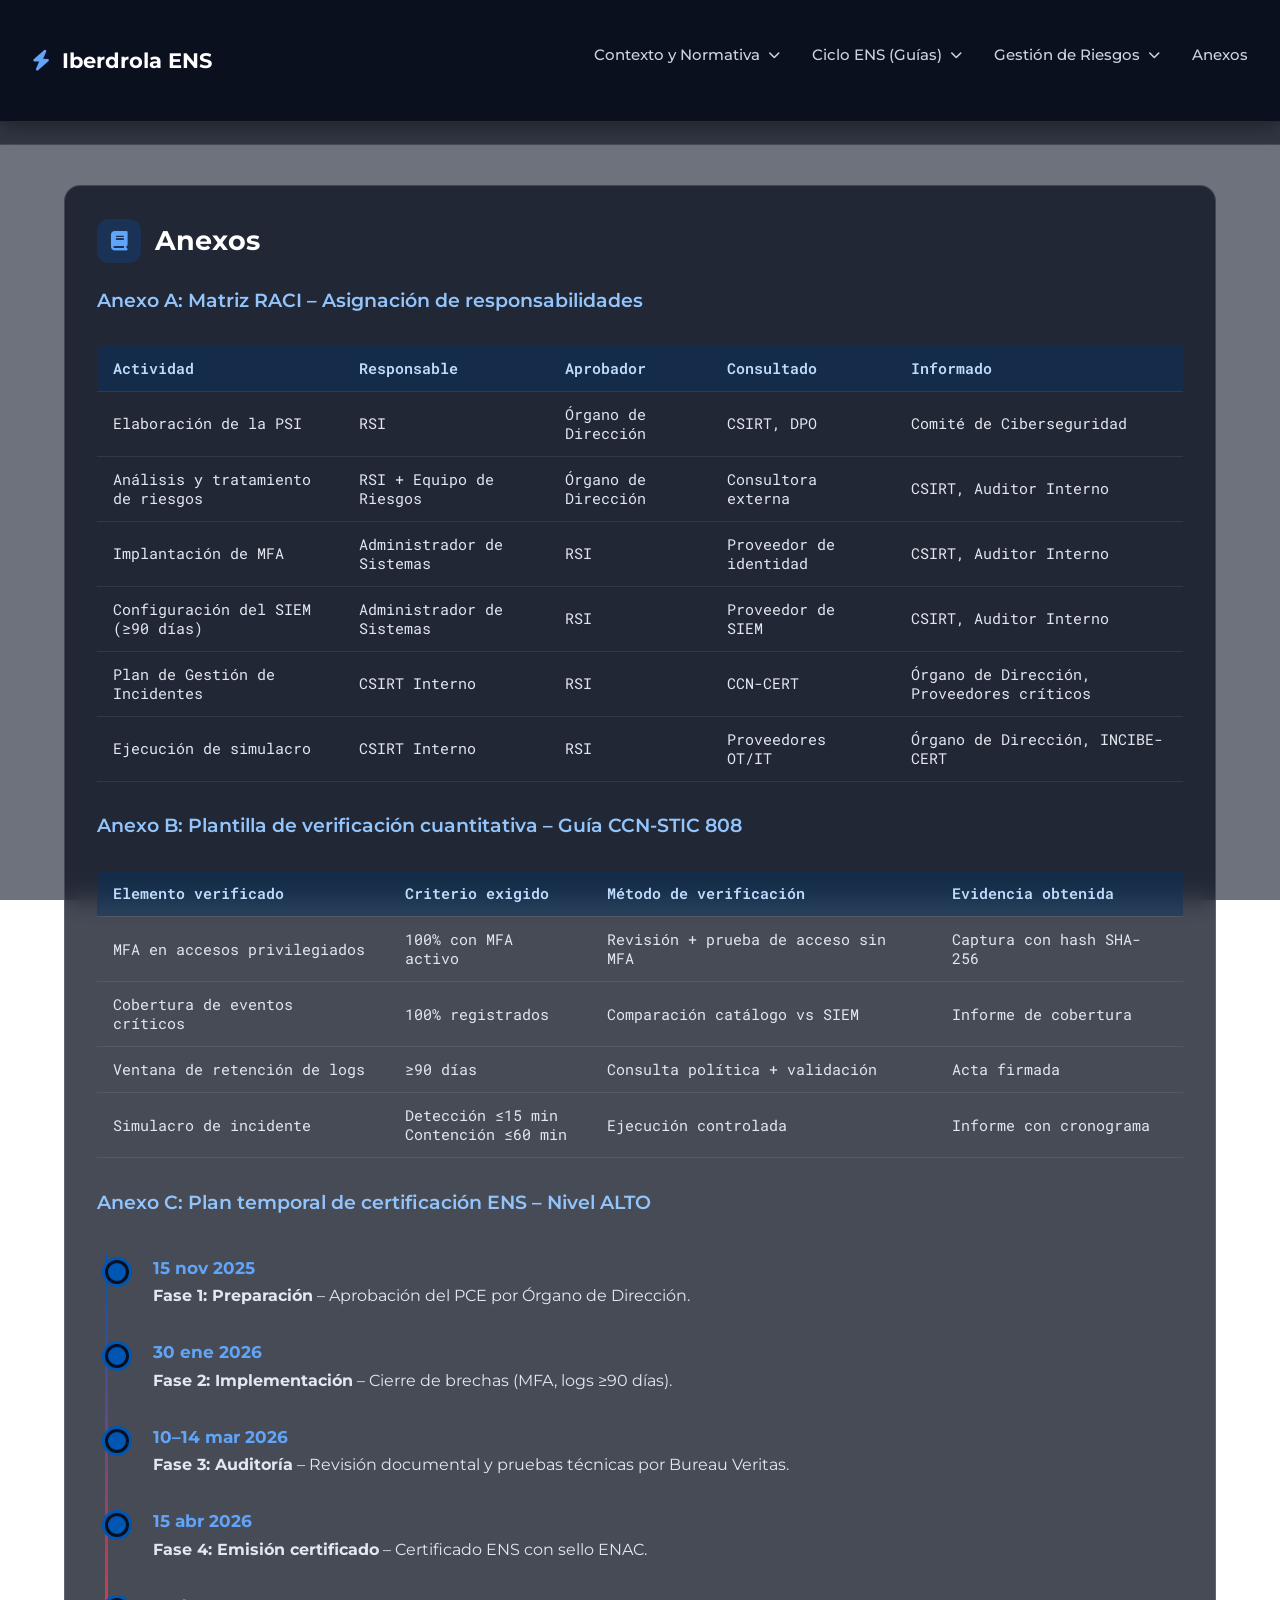
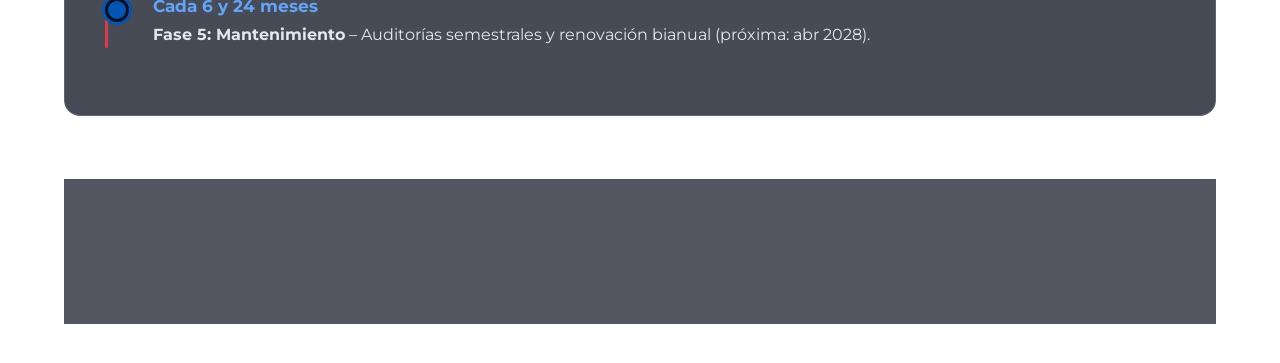
==== anexos.html @ 50c29a62 "Subida de páginas webs" ====
<DOCTYPE html>
<html lang="es">
<head>
  <meta charset="UTF-8" />
  <meta name="viewport" content="width=device-width, initial-scale=1.0"/>
  <title>Iberdrola - Cumplimiento ENS Nivel ALTO</title>
  <link rel="stylesheet" href="https://cdnjs.cloudflare.com/ajax/libs/font-awesome/6.5.0/css/all.min.css"/>
  <!-- Light Trail Effect Canvas -->
  <canvas id="light-canvas"></canvas>
  <link rel="stylesheet" href="styles.css"/>
</head>
<body>

  <!-- Background video -->
  <div class="video-bg">
    <video autoplay muted loop playsinline>
      <source src="https://static.videezy.com/system/resources/previews/000/049/334/original/abstract-beam-light.mp4" type="video/mp4">
      Your browser does not support the video tag.
    </video>
    <div class="video-overlay"></div>
  </div>

  <!-- Reorganized Navigation (Hierarchical) -->
  <nav>
    <a href="index.html" class="logo">
      <i class="fas fa-bolt"></i>
      Iberdrola ENS
    </a>
    
    <ul class="nav-menu">
      
      <!-- Sector 1: Contexto -->
      <li class="nav-item">
        <a href="javascript:void(0)" class="nav-link">
          Contexto y Normativa <i class="fas fa-chevron-down"></i>
        </a>
        <ul class="dropdown-menu">
          <li><a href="contexto_normativa.html#entorno_regulatorio" class="dropdown-link">Entorno Regulatorio</a></li>
          <li><a href="contexto_normativa.html#conducta" class="dropdown-link">Código de Conducta</a></li>
        </ul>
      </li>

      <!-- Sector 2: Ciclo ENS -->
      <li class="nav-item">
        <a href="javascript:void(0)" class="nav-link">
          Ciclo ENS (Guías) <i class="fas fa-chevron-down"></i>
        </a>
        <ul class="dropdown-menu">
          <li><a href="guias_ENS.html#auditoria" class="dropdown-link">Auditoría (802)</a></li>
          <li><a href="guias_ENS.html#implantacion" class="dropdown-link">Implantación (804)</a></li>
          <li><a href="guias_ENS.html#verificacion" class="dropdown-link">Verificación (808)</a></li>
        </ul>
      </li>

      <!-- Sector 3: Riesgos -->
      <li class="nav-item">
        <a href="javascript:void(0)" class="nav-link">
          Gestión de Riesgos <i class="fas fa-chevron-down"></i>
        </a>
        <ul class="dropdown-menu">
          <li><a href="gestion_riesgo.html#terceras-partes" class="dropdown-link">Terceras Partes</a></li>
          <li><a href="gestion_riesgo.html#mapa_riesgos" class="dropdown-link">Mapa de Riesgos</a></li>
        </ul>
      </li>

      <!-- Sector 4: Anexos -->
      <li class="nav-item">
        <a href="anexos.html#anexos" class="nav-link">Anexos</a>
      </li>

    </ul>
  </nav>

  <!-- Scroll to top button -->
  <a href="#inicio" id="back-to-top" title="Volver al inicio">
    <i class="fas fa-arrow-up"></i>
  </a>

  <header id="inicio"></header>

  <div class="container">

    <!-- Anexos -->
    <div class="card" id="anexos">
      <h2><i class="fa-solid fa-book"></i> Anexos</h2>
      
      <h3>Anexo A: Matriz RACI – Asignación de responsabilidades</h3>
      <table>
        <thead>
          <tr>
            <th>Actividad</th>
            <th>Responsable</th>
            <th>Aprobador</th>
            <th>Consultado</th>
            <th>Informado</th>
          </tr>
        </thead>
        <tbody>
          <tr>
            <td>Elaboración de la PSI</td>
            <td>RSI</td>
            <td>Órgano de Dirección</td>
            <td>CSIRT, DPO</td>
            <td>Comité de Ciberseguridad</td>
          </tr>
          <tr>
            <td>Análisis y tratamiento de riesgos</td>
            <td>RSI + Equipo de Riesgos</td>
            <td>Órgano de Dirección</td>
            <td>Consultora externa</td>
            <td>CSIRT, Auditor Interno</td>
          </tr>
          <tr>
            <td>Implantación de MFA</td>
            <td>Administrador de Sistemas</td>
            <td>RSI</td>
            <td>Proveedor de identidad</td>
            <td>CSIRT, Auditor Interno</td>
          </tr>
          <tr>
            <td>Configuración del SIEM (≥90 días)</td>
            <td>Administrador de Sistemas</td>
            <td>RSI</td>
            <td>Proveedor de SIEM</td>
            <td>CSIRT, Auditor Interno</td>
          </tr>
          <tr>
            <td>Plan de Gestión de Incidentes</td>
            <td>CSIRT Interno</td>
            <td>RSI</td>
            <td>CCN-CERT</td>
            <td>Órgano de Dirección, Proveedores críticos</td>
          </tr>
          <tr>
            <td>Ejecución de simulacro</td>
            <td>CSIRT Interno</td>
            <td>RSI</td>
            <td>Proveedores OT/IT</td>
            <td>Órgano de Dirección, INCIBE-CERT</td>
          </tr>
        </tbody>
      </table>

      <h3>Anexo B: Plantilla de verificación cuantitativa – Guía CCN-STIC 808</h3>
      <table>
        <thead>
          <tr>
            <th>Elemento verificado</th>
            <th>Criterio exigido</th>
            <th>Método de verificación</th>
            <th>Evidencia obtenida</th>
          </tr>
        </thead>
        <tbody>
          <tr>
            <td>MFA en accesos privilegiados</td>
            <td>100% con MFA activo</td>
            <td>Revisión + prueba de acceso sin MFA</td>
            <td>Captura con hash SHA-256</td>
          </tr>
          <tr>
            <td>Cobertura de eventos críticos</td>
            <td>100% registrados</td>
            <td>Comparación catálogo vs SIEM</td>
            <td>Informe de cobertura</td>
          </tr>
          <tr>
            <td>Ventana de retención de logs</td>
            <td>≥90 días</td>
            <td>Consulta política + validación</td>
            <td>Acta firmada</td>
          </tr>
          <tr>
            <td>Simulacro de incidente</td>
            <td>Detección ≤15 min<br>Contención ≤60 min</td>
            <td>Ejecución controlada</td>
            <td>Informe con cronograma</td>
          </tr>
        </tbody>
      </table>

      <h3>Anexo C: Plan temporal de certificación ENS – Nivel ALTO</h3>
      <div class="timeline">
        <div class="timeline-item">
          <div class="timeline-date">15 nov 2025</div>
          <div><strong>Fase 1: Preparación</strong> – Aprobación del PCE por Órgano de Dirección.</div>
        </div>
        <div class="timeline-item">
          <div class="timeline-date">30 ene 2026</div>
          <div><strong>Fase 2: Implementación</strong> – Cierre de brechas (MFA, logs ≥90 días).</div>
        </div>
        <div class="timeline-item">
          <div class="timeline-date">10–14 mar 2026</div>
          <div><strong>Fase 3: Auditoría</strong> – Revisión documental y pruebas técnicas por Bureau Veritas.</div>
        </div>
        <div class="timeline-item">
          <div class="timeline-date">15 abr 2026</div>
          <div><strong>Fase 4: Emisión certificado</strong> – Certificado ENS con sello ENAC.</div>
        </div>
        <div class="timeline-item">
          <div class="timeline-date">Cada 6 y 24 meses</div>
          <div><strong>Fase 5: Mantenimiento</strong> – Auditorías semestrales y renovación bianual (próxima: abr 2028).</div>
        </div>
      </div>
    </div>

  <footer>
    <p>© 2025 Iberdrola, S.A. – Cumplimiento con el Esquema Nacional de Seguridad (ENS) y Directiva NIS2</p>
    <p>Documento interno – Uso exclusivo para fines de auditoría y certificación</p>
  </footer>

  <script>
    // Show/hide back-to-top button
    window.addEventListener('scroll', function() {
      const button = document.getElementById('back-to-top');
      if (window.scrollY > 300) {
        button.classList.add('show');
      } else {
        button.classList.remove('show');
      }
    });

    // Smooth scrolling for navigation links
    document.querySelectorAll('a[href^="#"]').forEach(anchor => {
      anchor.addEventListener('click', function (e) {
        e.preventDefault();
        const targetId = this.getAttribute('href');
        const target = document.querySelector(targetId);
        if (target) {
          // Obtener altura del nav (estática en escritorio, pero manejamos ambos casos)
          const nav = document.querySelector('nav');
          const navHeight = nav ? nav.offsetHeight : 0;
          const offsetTop = target.getBoundingClientRect().top + window.pageYOffset;
          const scrollTarget = offsetTop - navHeight - 10; // margen adicional de 10px

          window.scrollTo({
            top: scrollTarget,
            behavior: 'smooth'
          });
        }
      });
    });
  </script>
  <script>
    // Solo activar en dispositivos con ratón (no en móviles/táctiles)
    if (!('ontouchstart' in window)) {
      const canvas = document.getElementById('light-canvas');
      const ctx = canvas.getContext('2d');

      function resizeCanvas() {
        canvas.width = window.innerWidth;
        canvas.height = window.innerHeight;
      }

      window.addEventListener('resize', resizeCanvas);
      resizeCanvas();

      const points = [];
      const maxPoints = 10; // Estela corta
      let idleTimer;

      // Colores que combinan con tu paleta corporativa
      const trailColor = '#60a5fa'; // Azul claro de tu diseño (de los enlaces)
      const glowColor = '#3b82f6';  // Azul más intenso (degradado del título)

      document.addEventListener('mousemove', (e) => {
        const x = e.clientX;
        const y = e.clientY;

        // Reiniciar temporizador: si no hay movimiento en 120ms, limpiar
        clearTimeout(idleTimer);
        idleTimer = setTimeout(() => {
          points.length = 0;
        }, 120);

        points.push({ x, y });
        if (points.length > maxPoints) points.shift();
      });

      function animate() {
        ctx.clearRect(0, 0, canvas.width, canvas.height);

        if (points.length < 2) {
          requestAnimationFrame(animate);
          return;
        }

        // Dibujar estela suave
        ctx.beginPath();
        ctx.moveTo(points[0].x, points[0].y);
        for (let i = 1; i < points.length; i++) {
          ctx.lineTo(points[i].x, points[i].y);
        }

        const gradient = ctx.createLinearGradient(0, 0, canvas.width, canvas.height);
        gradient.addColorStop(0, trailColor);
        gradient.addColorStop(1, glowColor);

        ctx.strokeStyle = gradient;
        ctx.lineWidth = 3;
        ctx.lineCap = 'round';
        ctx.shadowBlur = 10;
        ctx.shadowColor = glowColor;
        ctx.stroke();

        requestAnimationFrame(animate);
      }

      animate();
    }
  </script>
</body>
</html>
---- styles.css ----
@import url('https://fonts.googleapis.com/css2?family=Montserrat:wght@400;500;600;700&family=Roboto+Mono:wght@300;400&display=swap');

    /* === Light Trail Cursor Effect === */
    #light-canvas {
      position: fixed;
      top: 0;
      left: 0;
      width: 100%;
      height: 100%;
      pointer-events: none;
      z-index: 9998;
    }

    :root {
      --primary: #0056b3;
      --secondary: #003366;
      --accent: #e63946;
      --light: #f8f9fa;
      --dark: #0f172a;
      --gray: #94a3b8;
      --card-bg: rgba(10, 15, 30, 0.75);
      --card-border: rgba(255, 255, 255, 0.15);
      --nav-bg: rgba(10, 15, 30, 0.95);
    }

    * {
      margin: 0;
      padding: 0;
      box-sizing: border-box;
    }

    body {
      font-family: 'Montserrat', sans-serif;
      color: #e2e8f0;
      line-height: 1.7;
      overflow-x: hidden;
      position: relative;
    }

    /* Background video container */
    .video-bg {
      position: fixed;
      top: 0;
      left: 0;
      width: 100%;
      height: 100%;
      z-index: -1;
      overflow: hidden;
    }

    .video-bg video {
      min-width: 100%;
      min-height: 100%;
      width: auto;
      height: auto;
      position: absolute;
      top: 50%;
      left: 50%;
      transform: translate(-50%, -50%);
      object-fit: cover;
    }

    /* Overlay for better readability */
    .video-overlay {
      position: absolute;
      top: 0;
      left: 0;
      width: 100%;
      height: 100%;
      background: rgba(12, 20, 39, 0.6);
      backdrop-filter: blur(2px);
    }

    /* === NEW NAVIGATION STYLES === */
    nav {
      position: fixed;
      top: 0;
      left: 0;
      width: 100%;
      background: var(--nav-bg);
      backdrop-filter: blur(12px);
      padding: 0.8rem 2rem;
      display: flex;
      justify-content: space-between;
      align-items: center;
      z-index: 9999;
      border-bottom: 1px solid rgba(255,255,255,0.1);
      box-shadow: 0 4px 20px rgba(0,0,0,0.4);
    }

    .logo {
      display: flex;
      align-items: center;
      gap: 12px;
      font-size: 1.3rem;
      font-weight: 700;
      color: white;
      text-decoration: none;
      z-index: 100;
    }

    .logo i {
      color: #60a5fa;
    }

    /* Menu Container */
    .nav-menu {
      display: flex;
      list-style: none;
      gap: 2rem;
      align-items: center;
    }

    /* Main Menu Items */
    .nav-item {
      position: relative;
    }

    .nav-link {
      color: #cbd5e1;
      text-decoration: none;
      font-weight: 500;
      font-size: 0.95rem;
      transition: color 0.3s ease;
      display: flex;
      align-items: center;
      gap: 8px;
      padding: 10px 0;
      cursor: pointer;
    }

    .nav-link:hover, .nav-item:hover .nav-link {
      color: #60a5fa;
    }

    .nav-link i {
      font-size: 0.75rem;
      transition: transform 0.3s ease;
    }

    .nav-item:hover .nav-link i {
      transform: rotate(180deg);
    }

    /* Dropdown Menu */
    .dropdown-menu {
      position: absolute;
      top: 100%;
      left: 50%;
      transform: translateX(-50%); /* ✅ Sin translateY */
      margin-top: 4px; /* ✅ Pequeño espacio visual, pero sin "hueco" */
      background: rgba(15, 23, 42, 0.95);
      border: 1px solid rgba(255,255,255,0.1);
      border-radius: 8px;
      padding: 10px;
      min-width: 240px;
      box-shadow: 0 10px 30px rgba(0,0,0,0.5);
      opacity: 0;
      visibility: hidden;
      transition: all 0.3s cubic-bezier(0.165, 0.84, 0.44, 1);
      backdrop-filter: blur(15px);
      list-style: none;
    }

    /* Triangle indicator for dropdown */
    .dropdown-menu::before {
      content: '';
      position: absolute;
      top: -6px;
      left: 50%;
      transform: translateX(-50%);
      width: 0; 
      height: 0; 
      border-left: 6px solid transparent;
      border-right: 6px solid transparent;
      border-bottom: 6px solid rgba(255,255,255,0.1);
    }

    /* Show Dropdown on Hover */
    .nav-item:hover .dropdown-menu {
      opacity: 1;
      visibility: visible;
      transform: translateX(-50%) translateY(0);
    }

    /* Dropdown Links */
    .dropdown-menu li {
      margin-bottom: 0;
    }

    .dropdown-link {
      display: block;
      padding: 10px 15px;
      color: #cbd5e1;
      text-decoration: none;
      font-size: 0.9rem;
      border-radius: 6px;
      transition: background 0.2s, color 0.2s;
    }

    .dropdown-link:hover {
      background: rgba(96, 165, 250, 0.15);
      color: #ffffff;
      padding-left: 20px; /* Slight movement effect */
    }

    /* === EXISTING STYLES === */
    /* Scroll-to-top button */
    #back-to-top {
      position: fixed;
      bottom: 2rem;
      right: 2rem;
      width: 48px;
      height: 48px;
      background: var(--primary);
      color: white;
      border-radius: 50%;
      display: flex;
      align-items: center;
      justify-content: center;
      text-decoration: none;
      box-shadow: 0 4px 12px rgba(0, 0, 0, 0.3);
      z-index: 999;
      opacity: 0;
      visibility: hidden;
      transition: all 0.3s ease;
    }

    #back-to-top.show {
      opacity: 1;
      visibility: visible;
    }

    #back-to-top:hover {
      background: #1d4ed8;
      transform: translateY(-2px);
    }

    header {
      text-align: center;
      padding: 6rem 1.5rem 3rem; /* Increased top padding for fixed nav */
      position: relative;
      z-index: 2;
      background: rgba(10, 15, 30, 0.6);
      backdrop-filter: blur(10px);
      border-bottom: 1px solid rgba(255,255,255,0.1);
    }

    .hero-image {
      max-width: 800px;
      margin: 0 auto 2rem;
      border-radius: 16px;
      overflow: hidden;
      box-shadow: 0 10px 30px rgba(0, 0, 0, 0.4);
      border: 1px solid rgba(255,255,255,0.1);
    }

    .hero-image img {
      width: 100%;
      height: auto;
      display: block;
    }

    header h1 {
      font-size: 2.8rem;
      margin-bottom: 1rem;
      background: linear-gradient(90deg, #60a5fa, #3b82f6, #1d4ed8);
      -webkit-background-clip: text;
      background-clip: text;
      color: transparent;
      font-weight: 700;
      letter-spacing: -0.5px;
    }

    header p {
      font-size: 1.2rem;
      max-width: 800px;
      margin: 0 auto;
      color: #cbd5e1;
      font-weight: 400;
    }

    .container {
      max-width: 1200px;
      margin: 2.5rem auto;
      padding: 0 1.5rem;
      position: relative;
      z-index: 2;
    }

    .card {
      background: var(--card-bg);
      border: 1px solid var(--card-border);
      border-radius: 16px;
      padding: 2rem;
      margin-bottom: 2.2rem;
      backdrop-filter: blur(12px);
      transition: all 0.4s cubic-bezier(0.175, 0.885, 0.32, 1.275);
      position: relative;
      overflow: hidden;
      scroll-margin-top: 100px; /* Fix for anchor jumps */
    }

    .card::before {
      content: '';
      position: absolute;
      top: 0;
      left: 0;
      width: 4px;
      height: 100%;
      background: linear-gradient(to bottom, var(--primary), var(--accent));
      opacity: 0;
      transition: opacity 0.4s ease;
    }

    .card:hover {
      transform: translateY(-8px);
      box-shadow: 0 12px 30px rgba(0, 0, 0, 0.3);
      border-color: rgba(255, 255, 255, 0.25);
    }

    .card:hover::before {
      opacity: 1;
    }

    .card h2 {
      font-size: 1.7rem;
      margin-bottom: 1.3rem;
      display: flex;
      align-items: center;
      gap: 14px;
      color: white;
    }

    .card h2 i {
      background: rgba(0, 86, 179, 0.25);
      width: 44px;
      height: 44px;
      border-radius: 12px;
      display: flex;
      align-items: center;
      justify-content: center;
      color: #60a5fa;
      font-size: 1.2rem;
    }

    .card h3 {
      margin: 1.3rem 0 0.9rem;
      color: #93c5fd;
      font-weight: 600;
    }

    ul, ol {
      padding-left: 1.8rem;
      margin: 1.2rem 0;
    }

    li {
      margin-bottom: 0.7rem;
      color: #cbd5e1;
    }

    table {
      width: 100%;
      border-collapse: collapse;
      margin: 1.8rem 0;
      font-family: 'Roboto Mono', monospace;
      font-size: 0.92rem;
    }

    th, td {
      padding: 13px 16px;
      text-align: left;
      border-bottom: 1px solid rgba(255,255,255,0.08);
    }

    th {
      background: rgba(0, 51, 102, 0.4);
      color: #bfdbfe;
      font-weight: 600;
      position: sticky;
      top: 0;
    }

    tr:hover {
      background: rgba(0, 86, 179, 0.1);
    }

    .timeline {
      position: relative;
      padding-left: 40px;
      margin: 2.2rem 0;
    }

    .timeline::before {
      content: '';
      position: absolute;
      left: 8px;
      top: 0;
      height: 100%;
      width: 3px;
      background: linear-gradient(to bottom, var(--primary), var(--accent));
      border-radius: 3px;
    }

    .timeline-item {
      position: relative;
      margin-bottom: 1.8rem;
      padding-left: 16px;
    }

    .timeline-item::before {
      content: '';
      position: absolute;
      left: -32px;
      top: 6px;
      width: 18px;
      height: 18px;
      border-radius: 50%;
      background: var(--primary);
      border: 3px solid #0a0f1e;
      box-shadow: 0 0 0 3px var(--primary);
    }

    .timeline-date {
      font-weight: 700;
      color: #60a5fa;
      font-size: 1.05rem;
    }

    footer {
      text-align: center;
      padding: 2.5rem 1.5rem 3rem;
      background: rgba(10, 15, 30, 0.7);
      color: #94a3b8;
      margin-top: 4rem;
      border-top: 1px solid rgba(255,255,255,0.08);
      position: relative;
      z-index: 2;
    }

    .intro-text {
      font-size: 1.15rem;
      color: #cbd5e1;
      margin-bottom: 2.5rem;
      border-left: 3px solid #60a5fa;
      padding-left: 1.5rem;
    }

    /* Animations */
    @keyframes fadeInUp {
      from {
        opacity: 0;
        transform: translateY(30px);
      }
      to {
        opacity: 1;
        transform: translateY(0);
      }
    }

    .card {
      animation: fadeInUp 0.8s ease forwards;
      opacity: 0;
    }

    .card:nth-child(1) { animation-delay: 0.1s; }
    .card:nth-child(2) { animation-delay: 0.2s; }
    .card:nth-child(3) { animation-delay: 0.3s; }
    .card:nth-child(4) { animation-delay: 0.4s; }
    .card:nth-child(5) { animation-delay: 0.5s; }
    .card:nth-child(6) { animation-delay: 0.6s; }
    .card:nth-child(7) { animation-delay: 0.7s; }
    .card:nth-child(8) { animation-delay: 0.8s; }
    .card:nth-child(9) { animation-delay: 0.9s; }

    /* PDF Preview Styles */
    .pdf-preview {
      position: relative;
      display: block;
      width: 100%;
      max-width: 800px;
      margin: 1.5rem auto;
      border-radius: 12px;
      overflow: hidden;
      box-shadow: 0 6px 20px rgba(0, 0, 0, 0.3);
    }

    .pdf-preview:hover img {
      filter: blur(3px) brightness(0.7);
    }

    .pdf-preview:hover .pdf-overlay {
      opacity: 1;
      pointer-events: auto;
      z-index: 10;
    }

    .pdf-overlay {
      position: absolute;
      top: 0;
      left: 0;
      width: 100%;
      height: 100%;
      background: rgba(10, 15, 30, 0.85);
      display: flex;
      align-items: center;
      justify-content: center;
      opacity: 0;
      transition: opacity 0.3s ease;
      pointer-events: none;
      z-index: 10;
    }

    .pdf-button {
      background: var(--primary);
      color: white;
      padding: 12px 28px;
      border: none;
      border-radius: 8px;
      font-weight: 600;
      font-family: 'Montserrat', sans-serif;
      cursor: pointer;
      display: inline-flex;
      align-items: center;
      gap: 8px;
      box-shadow: 0 4px 12px rgba(0, 86, 179, 0.4);
      transition: background 0.2s ease, transform 0.2s ease;
      z-index: 20;
    }

    .pdf-button:hover {
      background: #1d4ed8;
      transform: scale(1.03);
    }

    /* Badges */
    .badge {
      display: inline-block;
      padding: 4px 8px;
      border-radius: 20px;
      font-weight: bold;
      font-size: 0.9em;
      color: #fff;
      text-align: center;
      white-space: nowrap;
      border: 2px solid transparent;
    }

    .badge-low { border-color: #4CAF50; color: #4CAF50; background: rgba(76, 175, 80, 0.1); }
    .badge-medium { border-color: #DED80B; color: #DED80B; background: rgba(222, 216, 11, 0.1); }
    .badge-high { border-color: #F78207; color: #F78207; background: rgba(247, 130, 7, 0.1); }
    .badge-very-high { border-color: #B01010; color: #ff6b6b; background: rgba(176, 16, 16, 0.1); }

    /* Responsive Design */
    @media (max-width: 900px) {
        nav {
            flex-direction: column;
            align-items: flex-start;
            padding: 1rem;
            max-height: 100vh;
            overflow-y: auto;
        }

        .nav-menu {
            flex-direction: column;
            width: 100%;
            gap: 0;
            margin-top: 1rem;
            align-items: flex-start;
        }

        .nav-item {
            width: 100%;
            border-bottom: 1px solid rgba(255,255,255,0.05);
        }

        .nav-link {
            justify-content: space-between;
            padding: 15px 0;
            width: 100%;
        }

        .dropdown-menu {
            position: relative;
            top: 0;
            left: 0;
            transform: none;
            width: 100%;
            opacity: 1;
            visibility: visible;
            background: rgba(255,255,255,0.03);
            box-shadow: none;
            padding: 0 0 10px 0;
            display: none; /* Hide by default on mobile */
            border: none;
        }
        
        /* On mobile, we use a simple hover or focus simulation for expanding */
        .nav-item:hover .dropdown-menu {
            display: block;
            transform: none;
        }

        .dropdown-link {
            padding-left: 25px;
            font-size: 0.85rem;
        }
        
        .dropdown-menu::before {
            display: none;
        }
    }
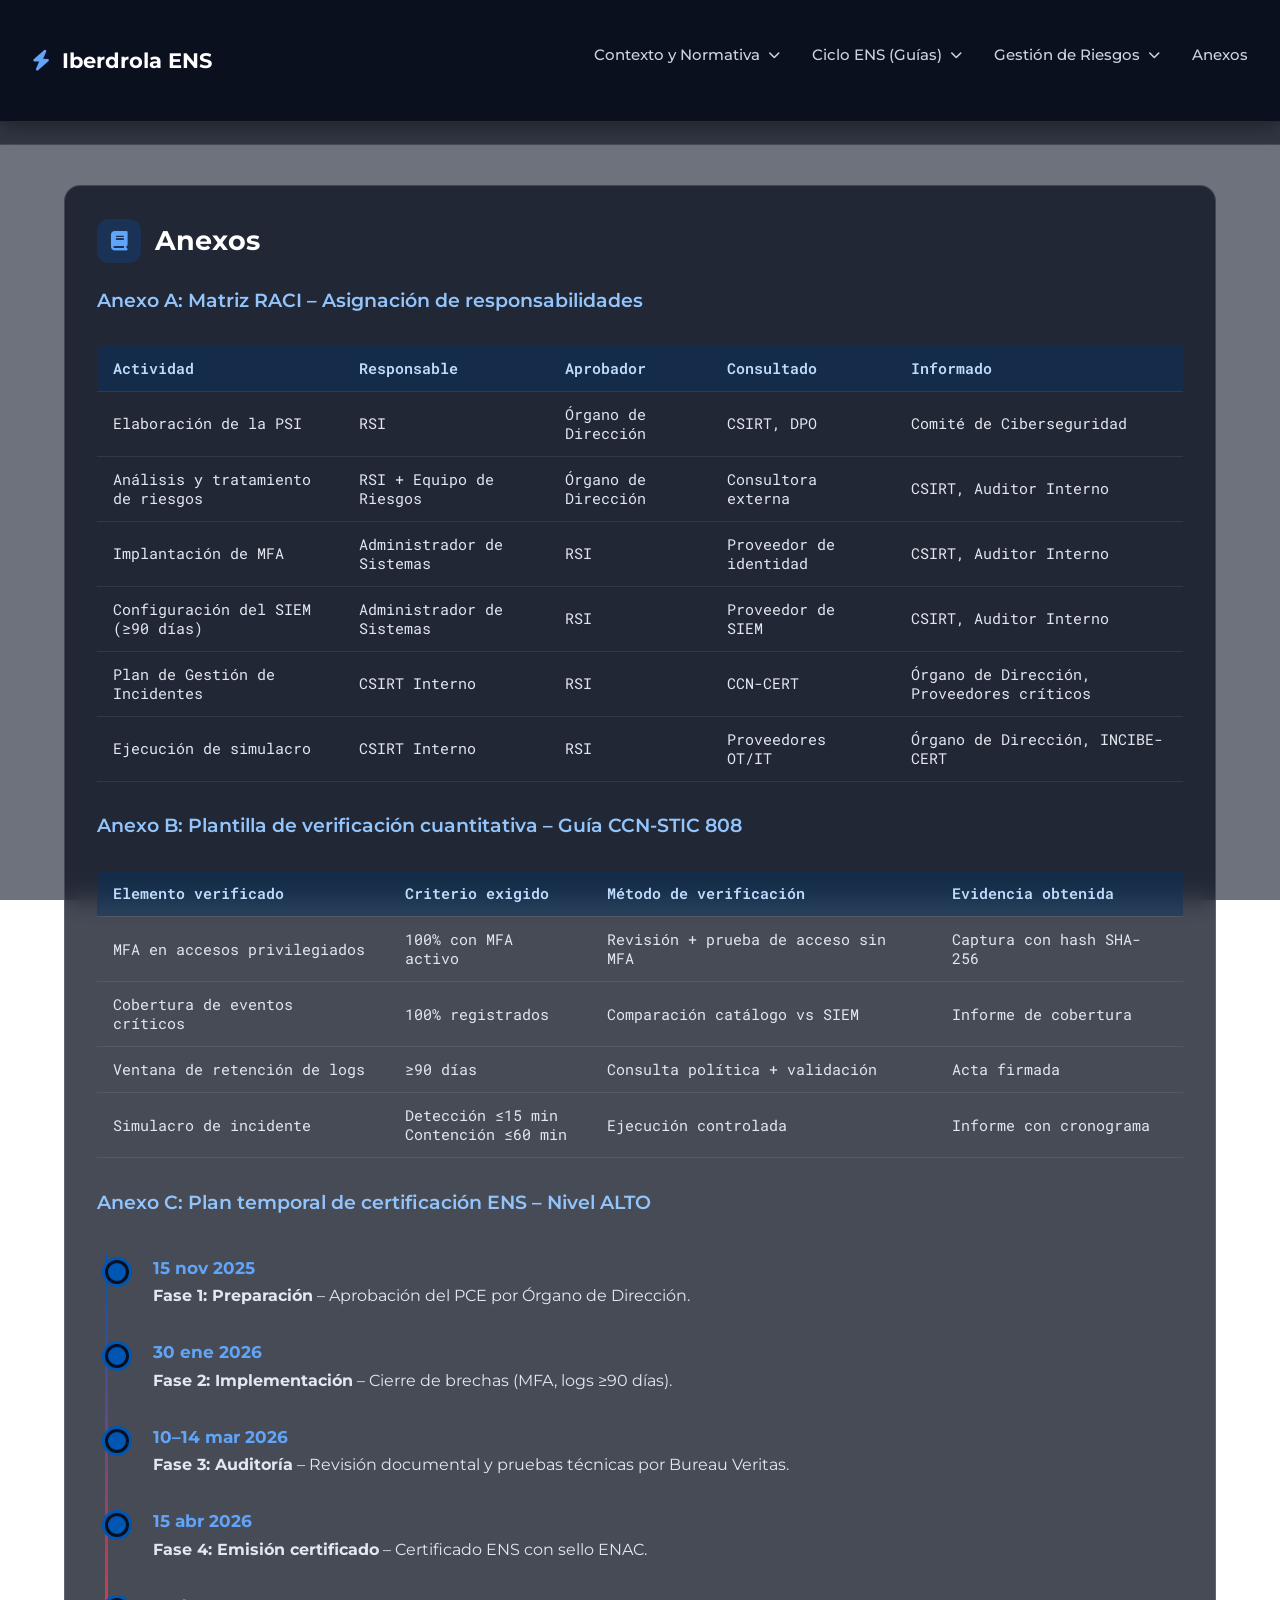
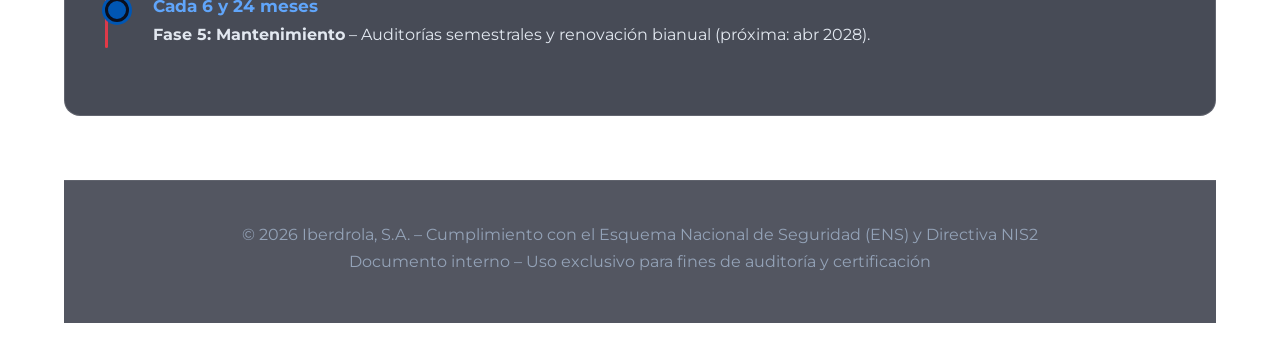
==== commit 31b45a6b: "Modificación copyright y README" ====
--- a/anexos.html
+++ b/anexos.html
@@ -205,7 +205,7 @@
     </div>
 
   <footer>
-    <p>© 2025 Iberdrola, S.A. – Cumplimiento con el Esquema Nacional de Seguridad (ENS) y Directiva NIS2</p>
+    <p>© 2026 Iberdrola, S.A. – Cumplimiento con el Esquema Nacional de Seguridad (ENS) y Directiva NIS2</p>
     <p>Documento interno – Uso exclusivo para fines de auditoría y certificación</p>
   </footer>
 
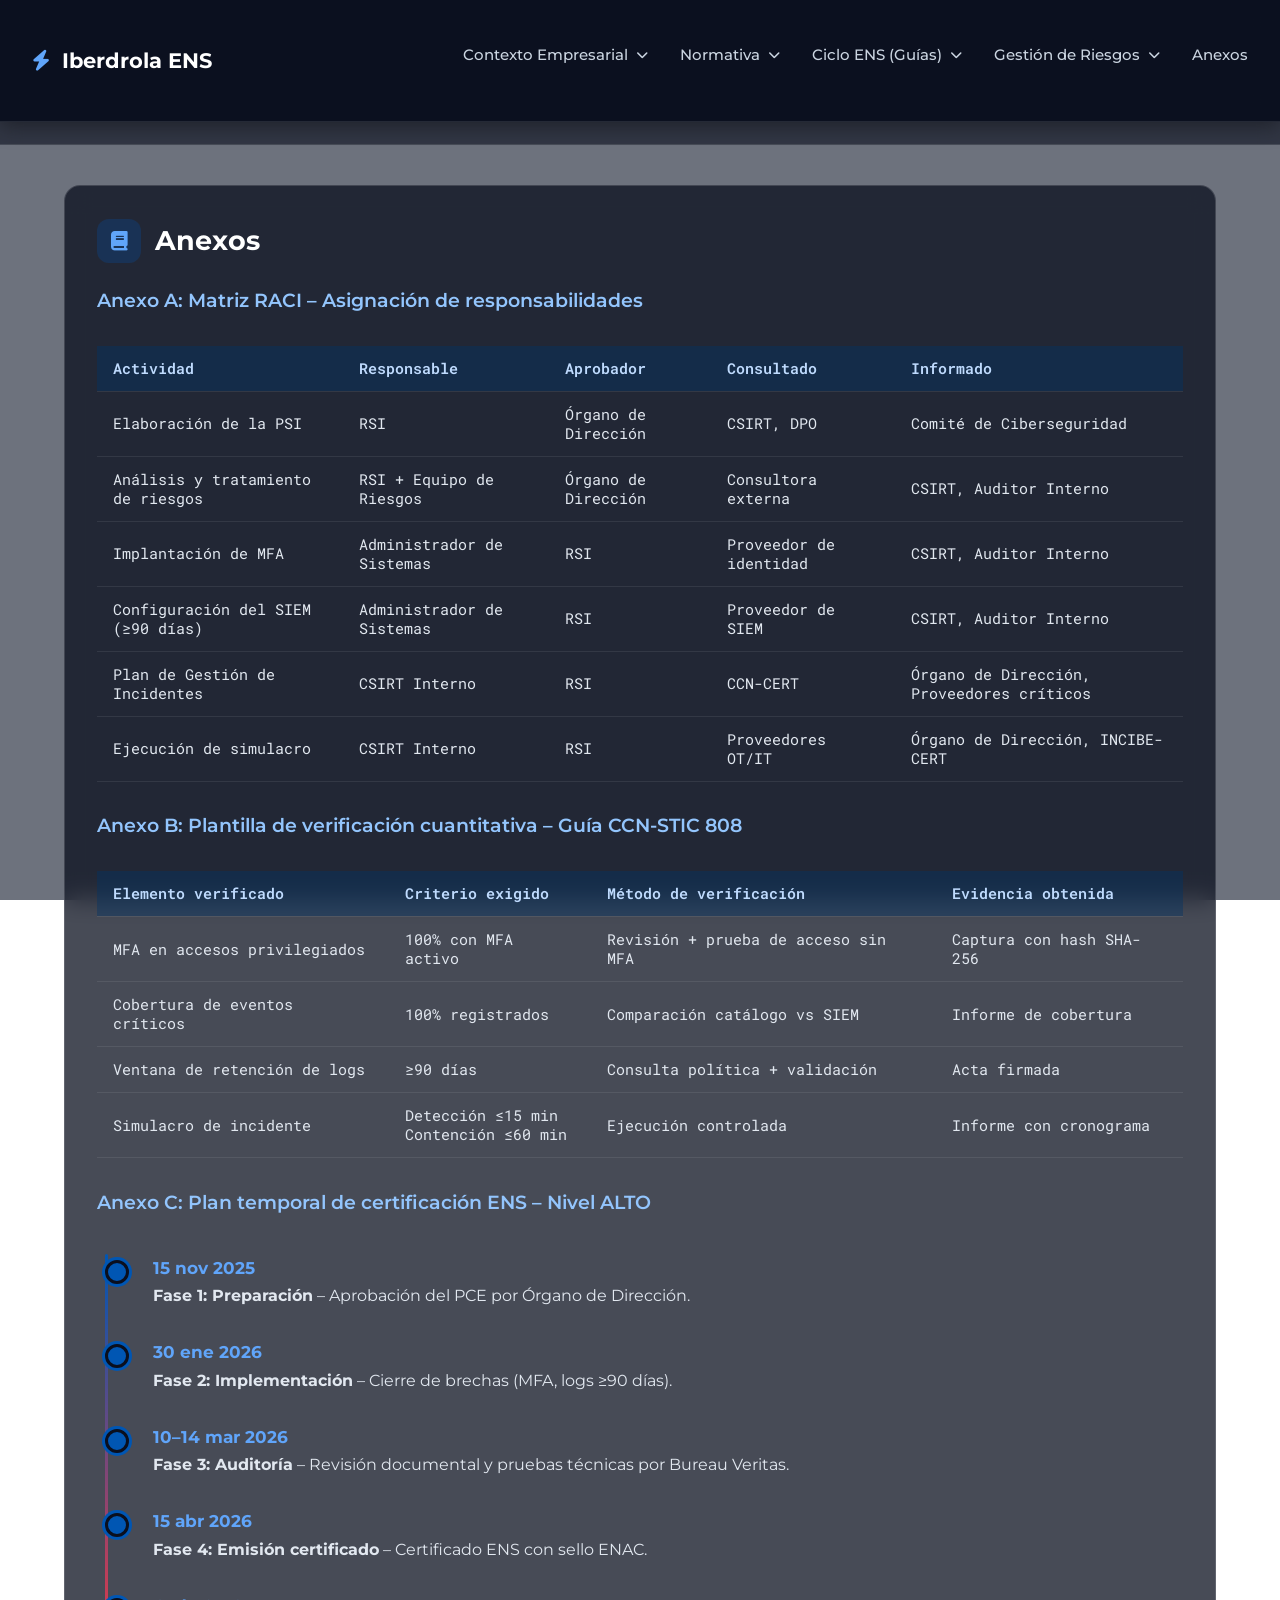
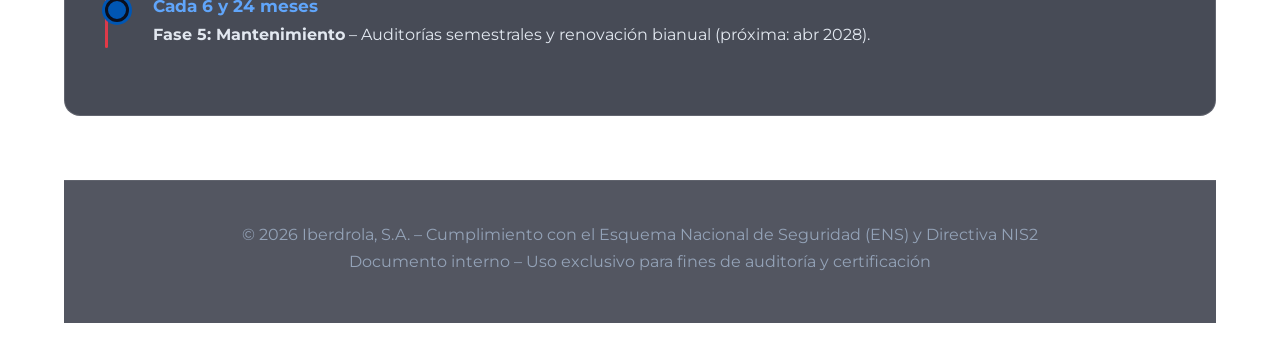
==== commit 32145adf: "Contenidos,nav y css - Nueva página de Contexto Empresarial. - Cambios en los menús de navegación - " ====
--- a/anexos.html
+++ b/anexos.html
@@ -28,19 +28,32 @@
     </a>
     
     <ul class="nav-menu">
-      
-      <!-- Sector 1: Contexto -->
+
+    <!-- Sector 1: Contexto Empresarial -->
+    <li class="nav-item">
+      <a href="javascript:void(0)" class="nav-link">
+        Contexto Empresarial <i class="fas fa-chevron-down"></i>
+      </a>
+      <ul class="dropdown-menu">
+        <li><a href="contexto_empresa.html#empresa" class="dropdown-link">Perfil Corporativo</a></li>
+        <li><a href="contexto_empresa.html#estructura-organizativa" class="dropdown-link">Estructura Organizativa</a></li>
+        <li><a href="contexto_empresa.html#jerarquia-roles" class="dropdown-link">Jerarquía y Roles</a></li>
+        <li><a href="contexto_empresa.html#cualificacion" class="dropdown-link">Cualificación</a></li>
+      </ul>
+    </li>
+ 
+      <!-- Sector 2: Normativa -->
       <li class="nav-item">
         <a href="javascript:void(0)" class="nav-link">
-          Contexto y Normativa <i class="fas fa-chevron-down"></i>
+          Normativa <i class="fas fa-chevron-down"></i>
         </a>
         <ul class="dropdown-menu">
-          <li><a href="contexto_normativa.html#entorno_regulatorio" class="dropdown-link">Entorno Regulatorio</a></li>
-          <li><a href="contexto_normativa.html#conducta" class="dropdown-link">Código de Conducta</a></li>
+          <li><a href="normativa.html#entorno_regulatorio" class="dropdown-link">Entorno Regulatorio</a></li>
+          <li><a href="normativa.html#conducta" class="dropdown-link">Código de Conducta</a></li>
         </ul>
       </li>
 
-      <!-- Sector 2: Ciclo ENS -->
+      <!-- Sector 3: Ciclo ENS -->
       <li class="nav-item">
         <a href="javascript:void(0)" class="nav-link">
           Ciclo ENS (Guías) <i class="fas fa-chevron-down"></i>
@@ -52,7 +65,7 @@
         </ul>
       </li>
 
-      <!-- Sector 3: Riesgos -->
+      <!-- Sector 4: Riesgos -->
       <li class="nav-item">
         <a href="javascript:void(0)" class="nav-link">
           Gestión de Riesgos <i class="fas fa-chevron-down"></i>
@@ -60,10 +73,11 @@
         <ul class="dropdown-menu">
           <li><a href="gestion_riesgo.html#terceras-partes" class="dropdown-link">Terceras Partes</a></li>
           <li><a href="gestion_riesgo.html#mapa_riesgos" class="dropdown-link">Mapa de Riesgos</a></li>
+          <li><a href="gestion_riesgo.html#mapa_riesgos_io" class="dropdown-link">Mapa de Riesgos - IO</a></li>
         </ul>
       </li>
 
-      <!-- Sector 4: Anexos -->
+      <!-- Sector 5: Anexos -->
       <li class="nav-item">
         <a href="anexos.html#anexos" class="nav-link">Anexos</a>
       </li>
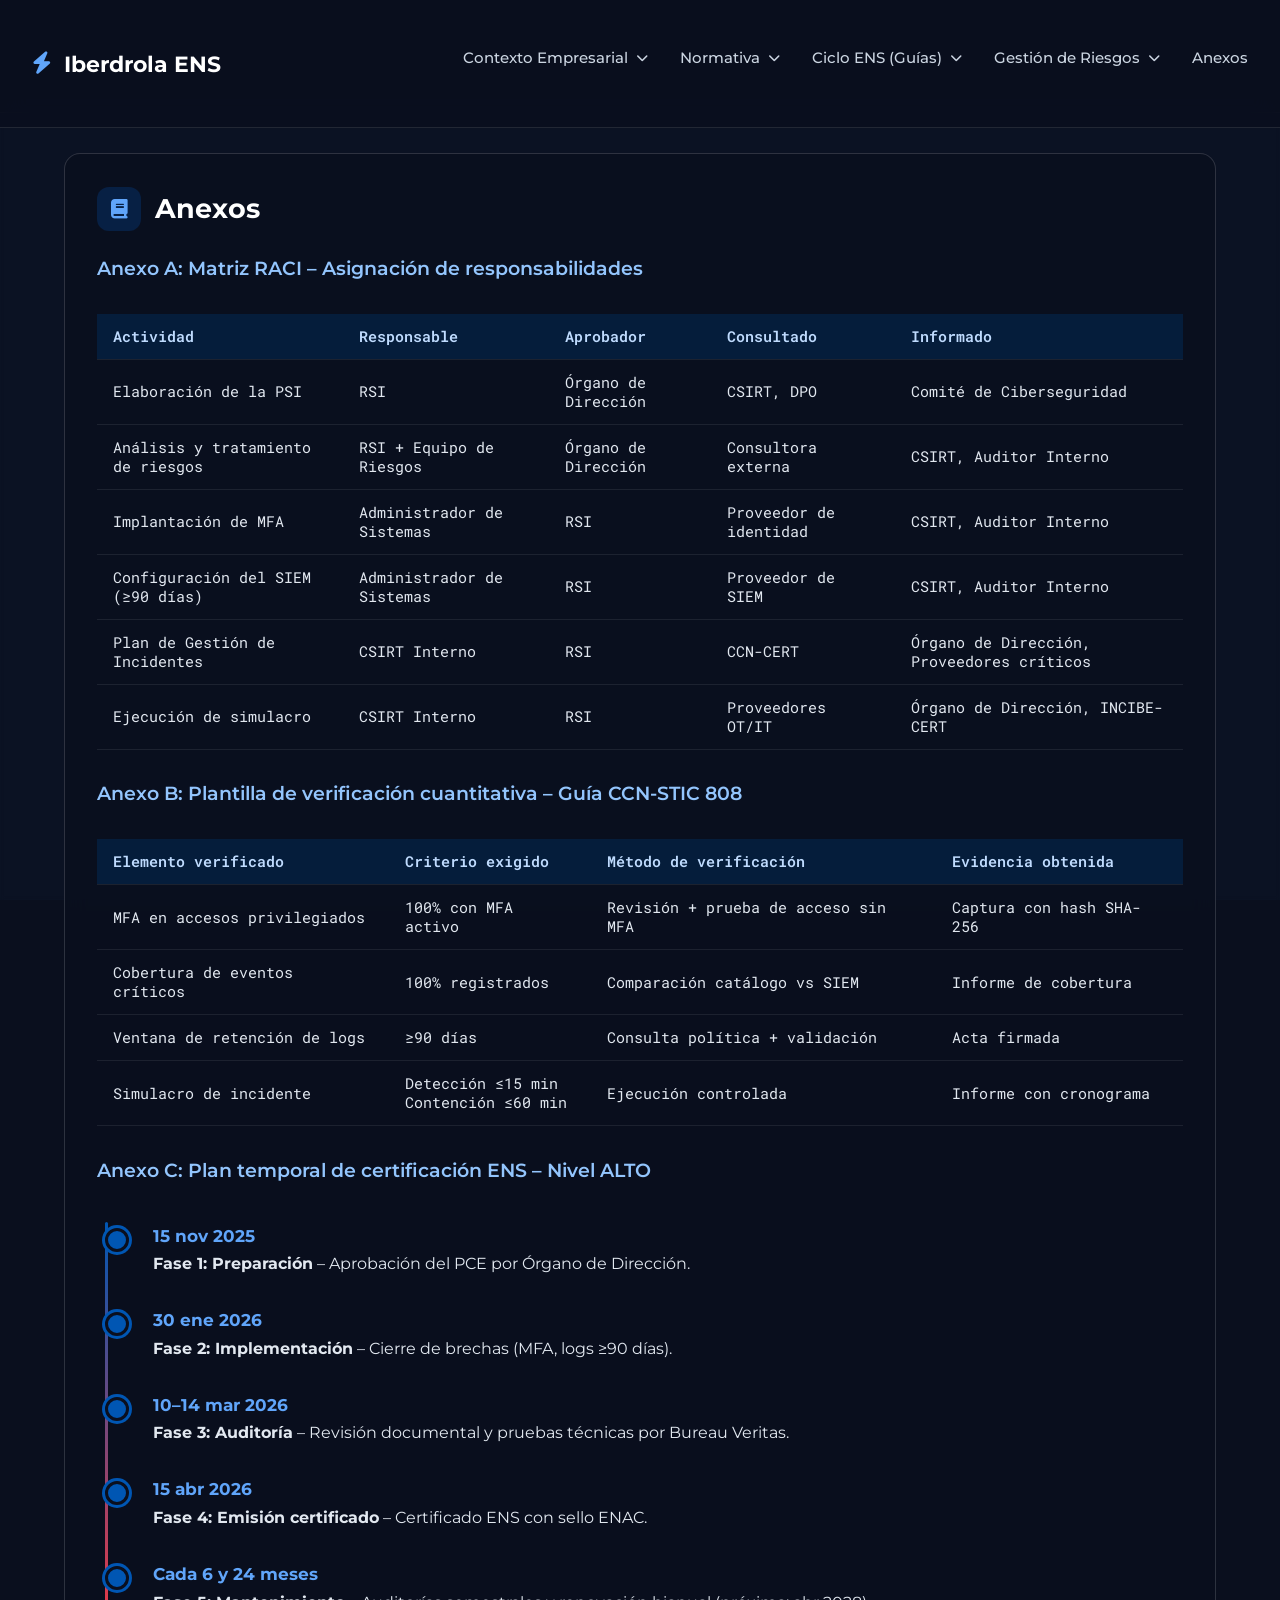
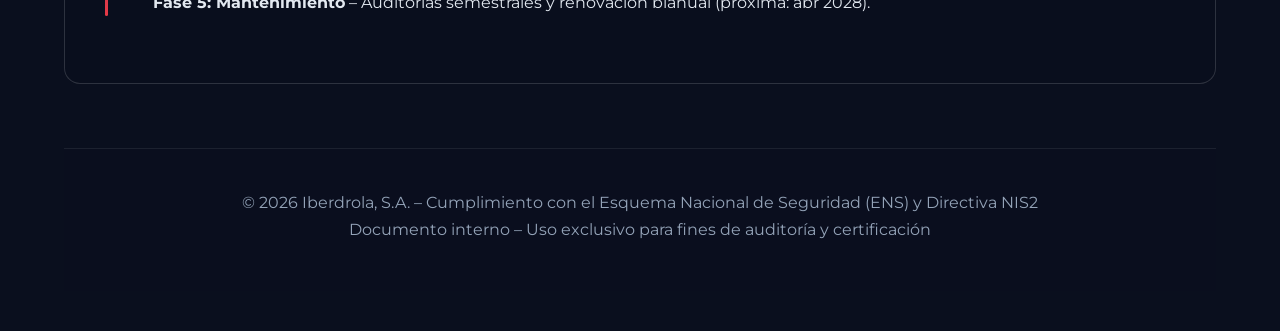
==== commit 25ce3afb: "Contenido Anticorrupción" ====
--- a/anexos.html
+++ b/anexos.html
@@ -74,6 +74,7 @@
           <li><a href="gestion_riesgo.html#terceras-partes" class="dropdown-link">Terceras Partes</a></li>
           <li><a href="gestion_riesgo.html#mapa_riesgos" class="dropdown-link">Mapa de Riesgos</a></li>
           <li><a href="gestion_riesgo.html#mapa_riesgos_io" class="dropdown-link">Mapa de Riesgos - IO</a></li>
+          <li><a href="gestion_riesgo.html#medidas_anticorrupcion" class="dropdown-link">Anticorrupción</a></li>
         </ul>
       </li>
 
--- a/styles.css
+++ b/styles.css
@@ -1,107 +1,77 @@
-    @import url('https://fonts.googleapis.com/css2?family=Montserrat:wght@400;500;600;700&family=Roboto+Mono:wght@300;400&display=swap');
-
-    /* === Light Trail Cursor Effect === */
-    #light-canvas {
-      position: fixed;
-      top: 0;
-      left: 0;
-      width: 100%;
-      height: 100%;
-      pointer-events: none;
-      z-index: 9998;
-    }
-
-    :root {
-      --primary: #0056b3;
-      --secondary: #003366;
-      --accent: #e63946;
-      --light: #f8f9fa;
-      --dark: #0f172a;
-      --gray: #94a3b8;
-      --card-bg: rgba(10, 15, 30, 0.75);
-      --card-border: rgba(255, 255, 255, 0.15);
-      --nav-bg: rgba(10, 15, 30, 0.95);
-    }
-
-    * {
-      margin: 0;
-      padding: 0;
-      box-sizing: border-box;
-    }
-
-    body {
-      font-family: 'Montserrat', sans-serif;
-      color: #e2e8f0;
-      line-height: 1.7;
-      overflow-x: hidden;
-      position: relative;
-    }
-
-    /* Background video container */
-    .video-bg {
-      position: fixed;
-      top: 0;
-      left: 0;
-      width: 100%;
-      height: 100%;
-      z-index: -1;
-      overflow: hidden;
-    }
-
-    .video-bg video {
-      min-width: 100%;
-      min-height: 100%;
-      width: auto;
-      height: auto;
-      position: absolute;
-      top: 50%;
-      left: 50%;
-      transform: translate(-50%, -50%);
-      object-fit: cover;
-    }
-
-    /* Overlay for better readability */
-    .video-overlay {
-      position: absolute;
-      top: 0;
-      left: 0;
-      width: 100%;
-      height: 100%;
-      background: rgba(12, 20, 39, 0.6);
-      backdrop-filter: blur(2px);
-    }
-
-    /* === NEW NAVIGATION STYLES === */
-    nav {
-      position: fixed;
-      top: 0;
-      left: 0;
-      width: 100%;
-      background: var(--nav-bg);
-      backdrop-filter: blur(12px);
-      padding: 0.8rem 2rem;
-      display: flex;
-      justify-content: space-between;
-      align-items: center;
-      z-index: 9999;
-      border-bottom: 1px solid rgba(255,255,255,0.1);
-      box-shadow: 0 4px 20px rgba(0,0,0,0.4);
-    }
-
-    .logo {
-      display: flex;
-      align-items: center;
-      gap: 12px;
-      font-size: 1.3rem;
-      font-weight: 700;
-      color: white;
-      text-decoration: none;
-      z-index: 100;
-    }
-
-    .logo i {
-      color: #60a5fa;
-    }
+   @import url('https://fonts.googleapis.com/css2?family=Montserrat:wght@400;500;600;700&family=Roboto+Mono:wght@300;400&display=swap');
+
+:root {
+  --primary: #0056b3;
+  --secondary: #003366;
+  --accent: #e63946;
+  --light: #f8f9fa;
+  --dark: #0f172a;
+  --gray: #94a3b8;
+  --card-bg: rgba(10, 15, 30, 0.75);
+  --card-border: rgba(255, 255, 255, 0.15);
+}
+
+/* === Light Trail Cursor Effect === */
+#light-canvas {
+  position: fixed;
+  top: 0;
+  left: 0;
+  width: 100%;
+  height: 100%;
+  pointer-events: none;
+  z-index: 9998;
+}
+
+* {
+  margin: 0;
+  padding: 0;
+  box-sizing: border-box;
+}
+
+body {
+  font-family: 'Montserrat', sans-serif;
+  color: #e2e8f0;
+  line-height: 1.8;
+  overflow-x: hidden;
+  background: #0a0f1e;
+}
+
+:target {
+  scroll-margin-top: 170px;
+}
+
+/* Background video container */
+.video-bg {
+  position: fixed;
+  top: 0;
+  left: 0;
+  width: 100%;
+  height: 100%;
+  z-index: -1;
+  overflow: hidden;
+}
+
+.video-bg video {
+  min-width: 100%;
+  min-height: 100%;
+  width: auto;
+  height: auto;
+  position: absolute;
+  top: 50%;
+  left: 50%;
+  transform: translate(-50%, -50%);
+  object-fit: cover;
+}
+
+.video-overlay {
+  position: absolute;
+  top: 0;
+  left: 0;
+  width: 100%;
+  height: 100%;
+  background: radial-gradient(circle at center, rgba(12, 20, 39, 0.3) 0%, rgba(12, 20, 39, 0.9) 100%);
+  backdrop-filter: blur(2px);
+}
 
     /* Menu Container */
     .nav-menu {
@@ -127,6 +97,7 @@
       gap: 8px;
       padding: 10px 0;
       cursor: pointer;
+
     }
 
     .nav-link:hover, .nav-item:hover .nav-link {
@@ -204,7 +175,315 @@
       padding-left: 20px; /* Slight movement effect */
     }
 
-    /* === EXISTING STYLES === */
+/* Hero Section */
+.hero {
+  padding: 120px 1.5rem 60px;
+  text-align: center;
+}
+
+.hero h1 {
+  font-size: clamp(2.5rem, 6vw, 4rem);
+  margin-bottom: 1rem;
+  background: linear-gradient(90deg, #60a5fa, #3b82f6, #1d4ed8);
+  -webkit-background-clip: text;
+  background-clip: text;
+  color: transparent;
+  font-weight: 800;
+  letter-spacing: -1.5px;
+}
+
+.badge-top {
+  background: rgba(96, 165, 250, 0.1);
+  color: #60a5fa;
+  padding: 0.5rem 1.2rem;
+  border-radius: 30px;
+  font-size: 0.8rem;
+  font-weight: 600;
+  border: 1px solid rgba(96, 165, 250, 0.3);
+  display: inline-block;
+  margin-bottom: 1.5rem;
+  text-transform: uppercase;
+  letter-spacing: 2px;
+}
+
+/* Narrative Content Section */
+.content-container {
+  max-width: 900px;
+  margin: 0 auto 5rem;
+  padding: 3rem;
+  background: var(--card-bg);
+  border: 1px solid var(--card-border);
+  border-radius: 24px;
+  backdrop-filter: blur(15px);
+  box-shadow: 0 25px 50px -12px rgba(0, 0, 0, 0.5);
+  animation: fadeInUp 1s ease forwards;
+}
+
+.intro-text {
+  font-size: 1.15rem;
+  color: #cbd5e1;
+  margin-bottom: 2.5rem;
+  border-left: 3px solid #60a5fa;
+  padding-left: 1.5rem;
+}
+
+.section-desc {
+  margin-bottom: 2.5rem;
+}
+
+.section-desc h2 {
+  color: white;
+  font-size: 1.6rem;
+  margin-bottom: 1rem;
+  display: flex;
+  align-items: center;
+  gap: 12px;
+}
+
+.section-desc h2 i {
+  color: #60a5fa;
+  font-size: 1.3rem;
+}
+
+.section-desc p {
+  color: #94a3b8;
+  margin-bottom: 1rem;
+}
+
+.nav-instruction {
+  background: rgba(96, 165, 250, 0.05);
+  border: 1px dashed rgba(96, 165, 250, 0.3);
+  padding: 1.5rem;
+  border-radius: 16px;
+  text-align: center;
+  margin-top: 3rem;
+}
+
+.nav-instruction p {
+  color: #60a5fa;
+  font-weight: 600;
+  font-size: 1.05rem;
+}
+
+.nav-instruction i {
+  display: block;
+  font-size: 1.5rem;
+  margin-bottom: 0.5rem;
+  animation: bounce 2s infinite;
+}
+
+/* Footer */
+footer {
+  text-align: center;
+  padding: 4rem 1.5rem;
+  background: rgba(10, 15, 30, 0.8);
+  color: #64748b;
+  border-top: 1px solid rgba(255,255,255,0.05);
+  position: relative;
+  z-index: 2;
+}
+
+footer span {
+  display: block;
+  margin-top: 10px;
+  font-size: 0.8rem;
+  color: #e63946;
+  font-weight: 600;
+  text-transform: uppercase;
+}
+
+/* Animations */
+@keyframes fadeInUp {
+  from { opacity: 0; transform: translateY(40px); }
+  to { opacity: 1; transform: translateY(0); }
+}
+
+@keyframes bounce {
+  0%, 20%, 50%, 80%, 100% {transform: translateY(0);}
+  40% {transform: translateY(-10px);}
+  60% {transform: translateY(-5px);}
+}
+
+@media (max-width: 768px) {
+  .content-container { padding: 1.5rem; margin: 0 1rem 3rem; }
+  .hero { padding-top: 100px; }
+  .nav-links { display: none; }
+}
+
+    /* === Light Trail Cursor Effect === */
+    #light-canvas {
+      position: fixed;
+      top: 0;
+      left: 0;
+      width: 100%;
+      height: 100%;
+      pointer-events: none;
+      z-index: 9998;
+    }
+
+    :root {
+      --primary: #0056b3;
+      --secondary: #003366;
+      --accent: #e63946;
+      --light: #f8f9fa;
+      --dark: #0f172a;
+      --gray: #94a3b8;
+      --card-bg: rgba(10, 15, 30, 0.75);
+      --card-border: rgba(255, 255, 255, 0.15);
+    }
+
+    * {
+      margin: 0;
+      padding: 0;
+      box-sizing: border-box;
+    }
+
+    body {
+      font-family: 'Montserrat', sans-serif;
+      color: #e2e8f0;
+      line-height: 1.7;
+      overflow-x: hidden;
+      position: relative;
+    }
+
+    /* Background video container */
+    .video-bg {
+      position: fixed;
+      top: 0;
+      left: 0;
+      width: 100%;
+      height: 100%;
+      z-index: -1;
+      overflow: hidden;
+    }
+
+    .video-bg video {
+      min-width: 100%;
+      min-height: 100%;
+      width: auto;
+      height: auto;
+      position: absolute;
+      top: 50%;
+      left: 50%;
+      transform: translate(-50%, -50%);
+      object-fit: cover;
+    }
+
+    /* Overlay for better readability */
+    .video-overlay {
+      position: absolute;
+      top: 0;
+      left: 0;
+      width: 100%;
+      height: 100%;
+      background: rgba(12, 20, 39, 0.6);
+      backdrop-filter: blur(2px);
+    }
+
+    /* Navigation - static at top */
+    nav {
+      position: fixed;
+      top: 0;
+      left: 0;
+      width: 100%;
+      background: rgba(10, 15, 30, 0.85);
+      backdrop-filter: blur(12px);
+      padding: 1rem 2rem;
+      display: flex;
+      justify-content: space-between;
+      align-items: center;
+      z-index: 9999;
+      border-bottom: 1px solid rgba(255,255,255,0.1);
+    }
+
+    .logo {
+      display: flex;
+      align-items: center;
+      gap: 12px;
+      font-size: 1.4rem;
+      font-weight: 700;
+      color: white;
+      text-decoration: none;
+    }
+
+    .logo i {
+      color: #60a5fa;
+    }
+
+    .nav-links {
+      display: flex;
+      gap: 1.8rem;
+    }
+
+    .nav-links a,
+    .dropbtn {
+      color: #cbd5e1;
+      text-decoration: none;
+      font-weight: 500;
+      transition: color 0.3s ease;
+      font-size: 0.95rem;
+      cursor: pointer;
+    }
+
+    .nav-links a:hover,
+    .dropbtn:hover {
+      color: #60a5fa;
+    }
+
+    /* Dropdown styles */
+    .dropdown {
+      position: relative;
+      display: inline-block;
+    }
+
+    .dropdown-content,
+    .dropdown-sub-content {
+      display: none;
+      position: absolute;
+      background: rgba(10, 15, 30, 0.95);
+      min-width: 200px;
+      border-radius: 12px;
+      box-shadow: 0 8px 20px rgba(0,0,0,0.3);
+      z-index: 1000;
+      padding: 10px 0;
+      border: 1px solid rgba(255,255,255,0.1);
+    }
+
+    .dropdown-content a,
+    .dropdown-sub-content a {
+      color: #cbd5e1;
+      padding: 10px 20px;
+      display: block;
+      text-decoration: none;
+      transition: all 0.2s ease;
+    }
+
+    .dropdown-content a:hover,
+    .dropdown-sub-content a:hover {
+      background: rgba(96, 165, 250, 0.15);
+      color: #60a5fa;
+    }
+
+    .dropdown:hover .dropdown-content {
+      display: block;
+    }
+
+    .dropdown-sub {
+      position: relative;
+    }
+
+    .dropdown-sub > a {
+      display: flex;
+      justify-content: space-between;
+      align-items: center;
+    }
+
+    .dropdown-sub:hover .dropdown-sub-content {
+      display: block;
+      left: 100%;
+      top: 0;
+    }
+
     /* Scroll-to-top button */
     #back-to-top {
       position: fixed;
@@ -238,7 +517,7 @@
 
     header {
       text-align: center;
-      padding: 6rem 1.5rem 3rem; /* Increased top padding for fixed nav */
+      padding: 4rem 1.5rem 3rem;
       position: relative;
       z-index: 2;
       background: rgba(10, 15, 30, 0.6);
@@ -298,7 +577,6 @@
       transition: all 0.4s cubic-bezier(0.175, 0.885, 0.32, 1.275);
       position: relative;
       overflow: hidden;
-      scroll-margin-top: 100px; /* Fix for anchor jumps */
     }
 
     .card::before {
@@ -439,14 +717,6 @@
       z-index: 2;
     }
 
-    .intro-text {
-      font-size: 1.15rem;
-      color: #cbd5e1;
-      margin-bottom: 2.5rem;
-      border-left: 3px solid #60a5fa;
-      padding-left: 1.5rem;
-    }
-
     /* Animations */
     @keyframes fadeInUp {
       from {
@@ -474,7 +744,103 @@
     .card:nth-child(8) { animation-delay: 0.8s; }
     .card:nth-child(9) { animation-delay: 0.9s; }
 
-    /* PDF Preview Styles */
+    /* Responsive */
+    @media (max-width: 768px) {
+      nav {
+        padding: 1rem;
+        flex-direction: column;
+        gap: 1rem;
+      }
+      
+      .nav-links {
+        gap: 1.2rem;
+        flex-wrap: wrap;
+        justify-content: center;
+      }
+      
+      .dropdown-content,
+      .dropdown-sub-content {
+        position: static;
+        display: block !important;
+        background: transparent;
+        box-shadow: none;
+        border: none;
+        padding: 0;
+        min-width: auto;
+      }
+      
+      .dropdown-content a,
+      .dropdown-sub-content a {
+        padding: 6px 0;
+        color: #cbd5e1;
+      }
+      
+      .dropdown-sub > a::after {
+        display: none;
+      }
+      
+      header {
+        padding: 3rem 1rem 2rem;
+      }
+      
+      header h1 {
+        font-size: 2.2rem;
+      }
+      
+      header p {
+        font-size: 1rem;
+      }
+      
+      .card {
+        padding: 1.5rem;
+      }
+      
+      th, td {
+        padding: 10px 12px;
+        font-size: 0.85rem;
+      }
+      
+      .timeline {
+        padding-left: 30px;
+      }
+      
+      .timeline::before {
+        left: 4px;
+      }
+      
+      .timeline-item::before {
+        left: -28px;
+      }
+    }
+
+    @media (max-width: 480px) {
+      .nav-links {
+        gap: 0.8rem;
+      }
+      
+      .nav-links a,
+      .dropbtn {
+        font-size: 0.85rem;
+      }
+      
+      header {
+        padding: 2.5rem 0.8rem 1.5rem;
+      }
+      
+      header h1 {
+        font-size: 1.9rem;
+      }
+      
+      .card h2 {
+        font-size: 1.4rem;
+      }
+      
+      ul, ol {
+        padding-left: 1.5rem;
+      }
+    }
+
+    /* Estilo para el preview del PDF */
     .pdf-preview {
       position: relative;
       display: block;
@@ -534,80 +900,302 @@
       transform: scale(1.03);
     }
 
-    /* Badges */
+    /* Estilos para las badges de nivel de riesgo */
     .badge {
       display: inline-block;
       padding: 4px 8px;
       border-radius: 20px;
       font-weight: bold;
-      font-size: 0.9em;
+      font-size: 1.1em;
       color: #fff;
       text-align: center;
       white-space: nowrap;
-      border: 2px solid transparent;
-    }
-
-    .badge-low { border-color: #4CAF50; color: #4CAF50; background: rgba(76, 175, 80, 0.1); }
-    .badge-medium { border-color: #DED80B; color: #DED80B; background: rgba(222, 216, 11, 0.1); }
-    .badge-high { border-color: #F78207; color: #F78207; background: rgba(247, 130, 7, 0.1); }
-    .badge-very-high { border-color: #B01010; color: #ff6b6b; background: rgba(176, 16, 16, 0.1); }
-
-    /* Responsive Design */
-    @media (max-width: 900px) {
-        nav {
-            flex-direction: column;
-            align-items: flex-start;
-            padding: 1rem;
-            max-height: 100vh;
-            overflow-y: auto;
-        }
-
-        .nav-menu {
-            flex-direction: column;
-            width: 100%;
-            gap: 0;
-            margin-top: 1rem;
-            align-items: flex-start;
-        }
-
-        .nav-item {
-            width: 100%;
-            border-bottom: 1px solid rgba(255,255,255,0.05);
-        }
-
-        .nav-link {
-            justify-content: space-between;
-            padding: 15px 0;
-            width: 100%;
-        }
-
-        .dropdown-menu {
-            position: relative;
-            top: 0;
-            left: 0;
-            transform: none;
-            width: 100%;
-            opacity: 1;
-            visibility: visible;
-            background: rgba(255,255,255,0.03);
-            box-shadow: none;
-            padding: 0 0 10px 0;
-            display: none; /* Hide by default on mobile */
-            border: none;
-        }
-        
-        /* On mobile, we use a simple hover or focus simulation for expanding */
-        .nav-item:hover .dropdown-menu {
-            display: block;
-            transform: none;
-        }
-
-        .dropdown-link {
-            padding-left: 25px;
-            font-size: 0.85rem;
-        }
-        
-        .dropdown-menu::before {
-            display: none;
-        }
-    }+      border: 6px solid transparent;
+    }
+
+    .badge-low {
+      border-color: #4CAF50;
+      background-color: #0000;
+      color: #fff;
+    }
+
+    .badge-medium {
+      border-color: #DED80B;
+      background-color: #0000;
+      color: #fff;
+    }
+
+    .badge-high {
+      border-color: #F78207;
+      background-color: #0000;
+      color: #fff;
+    }
+
+    .badge-very-high {
+      border-color: #B01010;
+      background-color: #0000;
+      color: #fff;
+    }
+
+    /* === Estilos para la sección "Contexto empresarial" (gráficos y stats) === */
+
+/* Grid de estadísticas */
+.stats-grid {
+  display: grid;
+  grid-template-columns: repeat(2, 1fr);
+  gap: 1.2rem;
+  margin-top: 0.8rem;
+}
+
+.stat-item {
+  background: rgba(0, 51, 102, 0.3);
+  border-radius: 12px;
+  padding: 1.2rem 1rem;
+  text-align: center;
+  transition: transform 0.3s ease, background 0.3s ease;
+}
+
+.stat-item:hover {
+  background: rgba(0, 86, 179, 0.4);
+  transform: translateY(-2px);
+}
+
+.stat-value {
+  font-size: 1.8rem;
+  font-weight: 700;
+  color: #60a5fa;
+  font-family: 'Roboto Mono', monospace;
+  margin-bottom: 0.4rem;
+}
+
+.stat-label {
+  font-size: 0.9rem;
+  color: #cbd5e1;
+  font-weight: 400;
+}
+
+/* Jerarquía visual */
+.hierarchy-container {
+  display: flex;
+  flex-direction: column;
+  gap: 1rem;
+  max-width: 500px;
+  margin: 0 auto;
+}
+
+.h-item {
+  padding: 1rem 1.5rem;
+  background: rgba(0, 51, 102, 0.3);
+  border-radius: 12px;
+  text-align: center;
+  position: relative;
+  font-weight: 500;
+  color: #cbd5e1;
+  transition: all 0.3s ease;
+}
+
+.h-item::before {
+  content: '';
+  position: absolute;
+  left: -16px;
+  top: 50%;
+  transform: translateY(-50%);
+  width: 24px;
+  height: 24px;
+  border-radius: 50%;
+  background: var(--primary);
+  border: 3px solid #0a0f1e;
+  box-shadow: 0 0 0 3px var(--primary);
+}
+
+.h-item.special {
+  background: rgba(176, 16, 16, 0.2);
+  border: 1px solid var(--accent);
+  color: #f87171;
+}
+
+.h-item.special::before {
+  background: var(--accent);
+  box-shadow: 0 0 0 3px var(--accent);
+}
+
+.h-item:last-child::before {
+  display: none;
+}
+
+/* Lista de certificaciones */
+.cert-list {
+  padding-left: 1.8rem;
+  margin: 1rem 0;
+}
+
+.cert-list li {
+  margin-bottom: 0.6rem;
+  color: #cbd5e1;
+  font-size: 0.95rem;
+}
+
+/* Canvas de Chart.js dentro de .card */
+.card canvas {
+  max-width: 100%;
+  height: auto !important;
+}
+
+/* Ajuste para evitar overflow en móviles */
+@media (max-width: 768px) {
+  .stats-grid {
+    grid-template-columns: 1fr;
+  }
+
+  .hierarchy-container {
+    max-width: 100%;
+  }
+
+  .stat-value {
+    font-size: 1.5rem;
+  }
+
+  .card h3 i {
+    width: 36px;
+    height: 36px;
+    font-size: 1rem;
+  }
+}
+/* === Estilo para la cuadrícula de departamentos === */
+.dept-grid {
+  display: grid;
+  grid-template-columns: repeat(4, 1fr);
+  gap: 1.2rem;
+  margin-top: 1rem;
+}
+
+.dept-column {
+  display: flex;
+  flex-direction: column;
+  gap: 0.8rem;
+}
+
+.dept-card {
+  background: rgba(30, 41, 59, 0.5);
+  border: 1px solid rgba(147, 197, 253, 0.2);
+  border-radius: 12px;
+  padding: 1.1rem 1rem;
+  text-align: center;
+  transition: all 0.3s ease;
+}
+
+.dept-card:hover {
+  background: rgba(0, 86, 179, 0.2);
+  transform: translateY(-2px);
+  border-color: #60a5fa;
+}
+
+.dept-icon {
+  font-size: 1.3rem;
+  color: #60a5fa;
+  margin-bottom: 0.6rem;
+}
+
+.dept-name {
+  font-size: 0.9rem;
+  font-weight: 500;
+  color: #cbd5e1;
+  line-height: 1.4;
+}
+/* === Estilos para la jerarquía organizativa === */
+.hierarchy-level-top {
+  font-weight: 600;
+  background: rgba(0, 51, 102, 0.4);
+  width: 100%;
+  max-width: 400px;
+  text-align: center;
+  padding: 1.1rem 1rem;
+  border-radius: 12px;
+  color: #cbd5e1;
+}
+
+.hierarchy-level {
+  width: 100%;
+  max-width: 400px;
+  text-align: center;
+  padding: 1.1rem 1rem;
+  background: rgba(30, 41, 59, 0.5);
+  border-radius: 12px;
+  color: #cbd5e1;
+}
+
+.dept-grid-3col {
+  display: grid;
+  grid-template-columns: repeat(3, 1fr);
+  gap: 0.8rem;
+  width: 100%;
+  max-width: 800px;
+}
+
+.dept-card-inline {
+  padding: 1rem;
+  background: rgba(30, 41, 59, 0.5);
+  border-radius: 12px;
+  text-align: center;
+  color: #cbd5e1;
+}
+
+.dept-card-inline i {
+  color: #60a5fa;
+  margin-right: 0.4rem;
+}
+
+.hierarchy-ens-role {
+  width: 100%;
+  max-width: 500px;
+  text-align: center;
+  padding: 1.1rem;
+  background: rgba(248, 113, 113, 0.1);
+  border: 1px solid var(--accent);
+  border-radius: 12px;
+  color: #f87171;
+}
+.hierarchy-ens-neutral {
+  width: 100%;
+  max-width: 500px;
+  text-align: center;
+  padding: 1.2rem 1rem;
+  background: rgba(30, 41, 59, 0.5);
+  border: 1px solid rgba(147, 197, 253, 0.2);
+  border-radius: 12px;
+  color: #cbd5e1;
+}
+
+   .contexto-box {
+      margin-top: 1.5rem;
+      padding: 1.2rem;
+      background: rgba(0, 51, 102, 0.2);
+      border-radius: 12px;
+      border-left: 4px solid #60a5fa;
+    }
+
+    .contexto-box.legal {
+      border-left-color: #e63946;
+      background: rgba(230, 57, 70, 0.1);
+    }
+
+    .contexto-box h4 {
+      margin-bottom: 0.6rem;
+      color: #60a5fa;
+      font-size: 1.1rem;
+      display: flex;
+      align-items: center;
+      gap: 8px;
+    }
+
+    .contexto-box.legal h4 {
+      color: #e63946;
+    }
+
+    .contexto-box p {
+      color: #cbd5e1;
+      margin: 0;
+      line-height: 1.6;
+    }
+
+
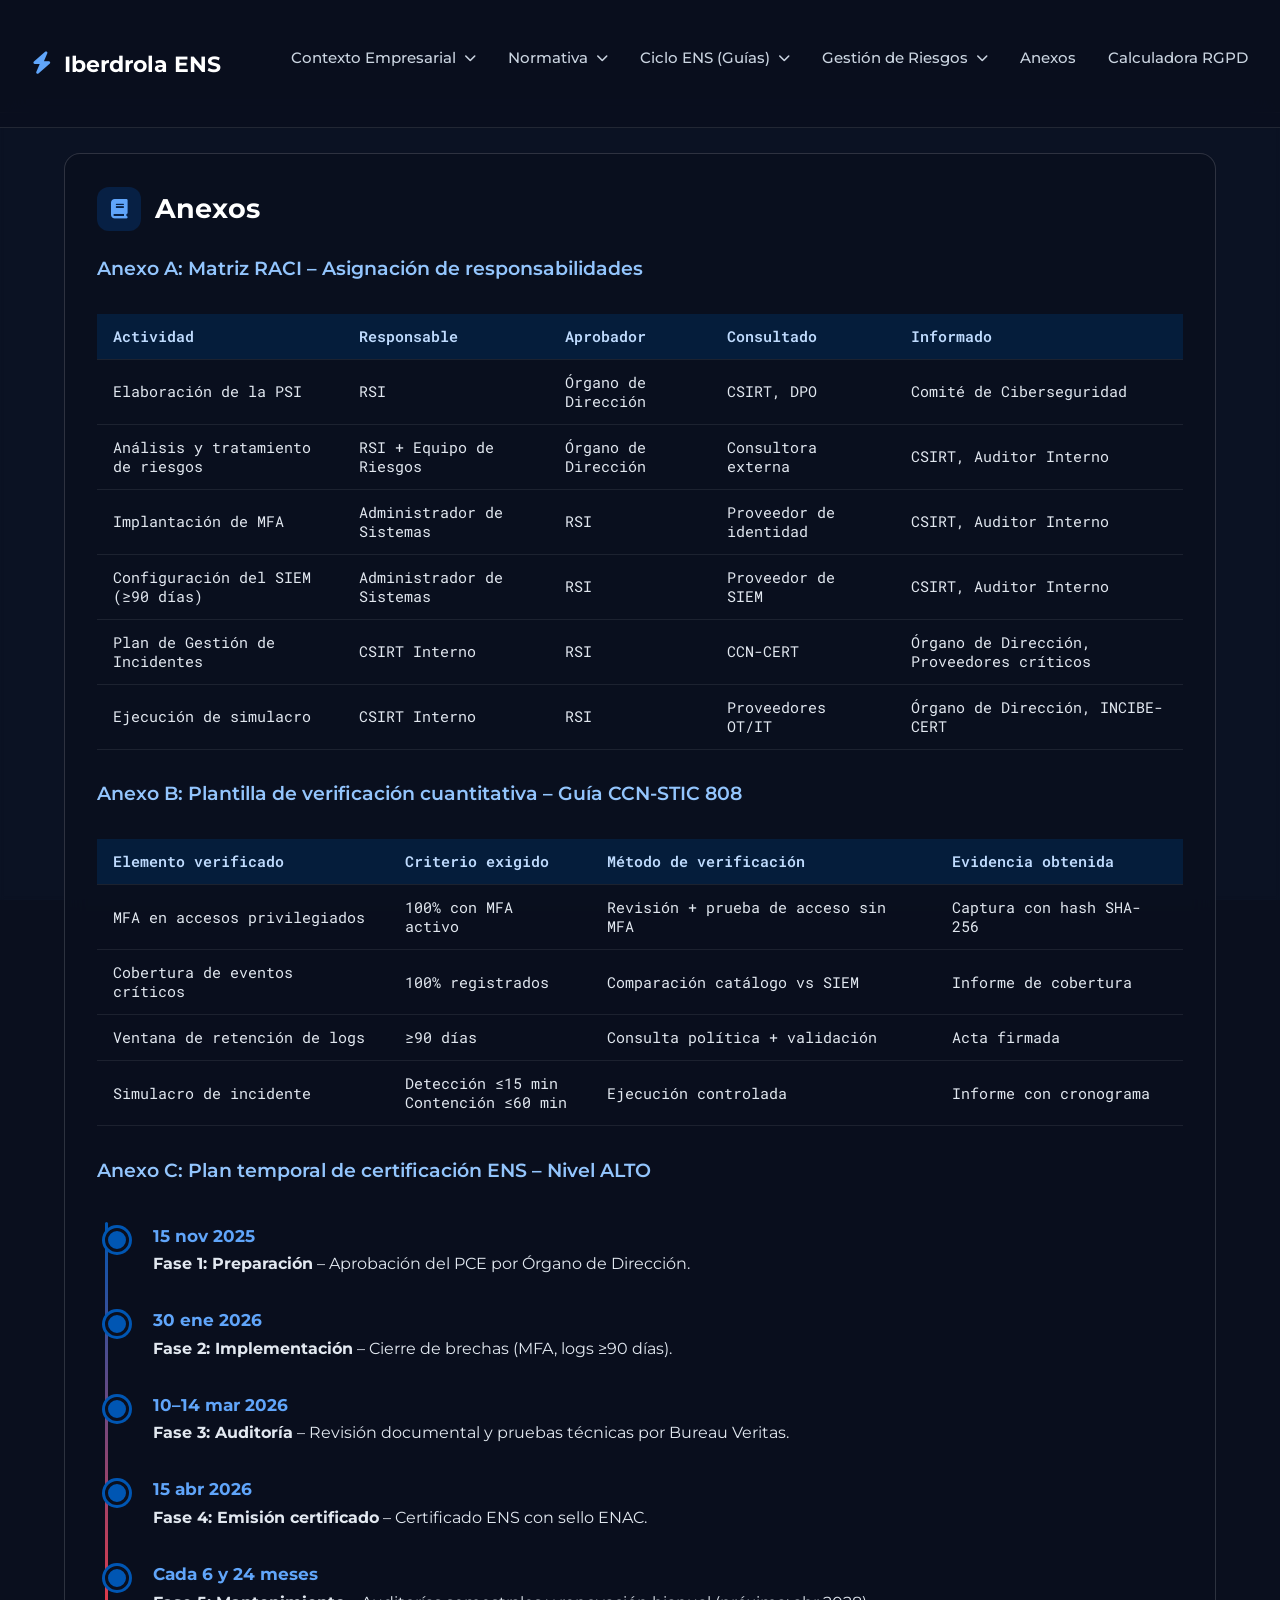
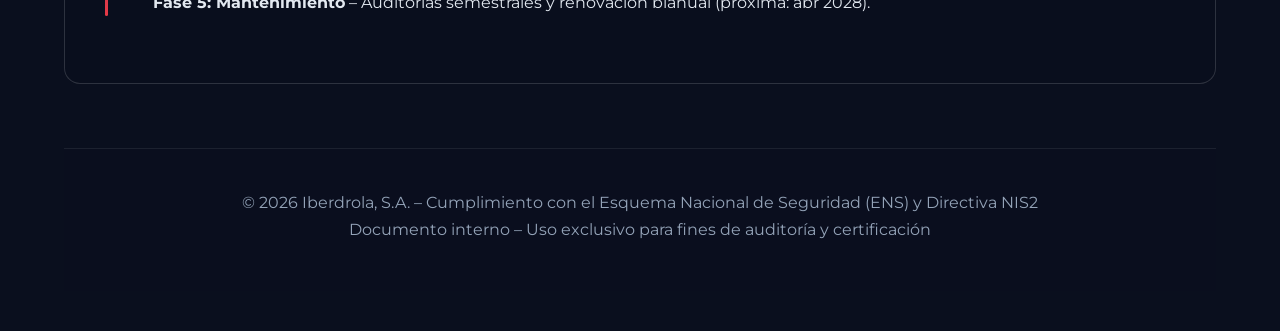
==== commit 794d25d1: "Creación de calculadora de multas RGPD y nuevos datos en gestión de riesgos" ====
--- a/anexos.html
+++ b/anexos.html
@@ -50,6 +50,7 @@
         <ul class="dropdown-menu">
           <li><a href="normativa.html#entorno_regulatorio" class="dropdown-link">Entorno Regulatorio</a></li>
           <li><a href="normativa.html#conducta" class="dropdown-link">Código de Conducta</a></li>
+          <li><a href="normativa.html#privacidad" class="dropdown-link">Privacidad del Diseño</a></li>
         </ul>
       </li>
 
@@ -75,12 +76,18 @@
           <li><a href="gestion_riesgo.html#mapa_riesgos" class="dropdown-link">Mapa de Riesgos</a></li>
           <li><a href="gestion_riesgo.html#mapa_riesgos_io" class="dropdown-link">Mapa de Riesgos - IO</a></li>
           <li><a href="gestion_riesgo.html#medidas_anticorrupcion" class="dropdown-link">Anticorrupción</a></li>
+          <li><a href="gestion_riesgo.html#factores_riesgos" class="dropdown-link">Factores de Riesgo</a></li>
         </ul>
       </li>
 
       <!-- Sector 5: Anexos -->
       <li class="nav-item">
         <a href="anexos.html#anexos" class="nav-link">Anexos</a>
+      </li>
+
+      <!-- Sector 6: Calculadora -->
+      <li class="nav-item">
+        <a href="calculadora.html#calculadora" class="nav-link">Calculadora RGPD</a>
       </li>
 
     </ul>
--- a/styles.css
+++ b/styles.css
@@ -1198,4 +1198,377 @@
       line-height: 1.6;
     }
 
-
+       /* === Estilos específicos para la sección de Privacidad desde el Diseño === */
+        .privacy-section {
+            max-width: 1400px;
+            margin: 0 auto;
+            padding: 3rem 2rem;
+        }
+
+        .privacy-header {
+            text-align: center;
+            margin-bottom: 3rem;
+            padding: 2rem;
+            background: rgba(0, 51, 102, 0.3);
+            border-radius: 16px;
+            border: 1px solid rgba(96, 165, 250, 0.3);
+        }
+
+        .privacy-header h2 {
+            font-size: 2.2rem;
+            color: #60a5fa;
+            margin-bottom: 1rem;
+            display: flex;
+            align-items: center;
+            justify-content: center;
+            gap: 12px;
+        }
+
+        .privacy-header p {
+            color: #cbd5e1;
+            font-size: 1.1rem;
+            max-width: 900px;
+            margin: 0 auto;
+        }
+
+        /* Tabla de Descripción del Tratamiento */
+        .treatment-table-container {
+            overflow-x: auto;
+            margin-bottom: 3rem;
+            background: var(--card-bg);
+            border-radius: 16px;
+            border: 1px solid var(--card-border);
+            backdrop-filter: blur(15px);
+        }
+
+        .treatment-table {
+            width: 100%;
+            border-collapse: collapse;
+            font-size: 0.9rem;
+        }
+
+        .treatment-table thead {
+            background: rgba(0, 51, 102, 0.6);
+        }
+
+        .treatment-table th {
+            padding: 1.2rem 1rem;
+            text-align: left;
+            color: #bfdbfe;
+            font-weight: 600;
+            border-bottom: 2px solid rgba(96, 165, 250, 0.4);
+            white-space: nowrap;
+        }
+
+        .treatment-table td {
+            padding: 1rem;
+            vertical-align: top;
+            border-bottom: 1px solid rgba(255, 255, 255, 0.08);
+            color: #cbd5e1;
+            line-height: 1.7;
+        }
+
+        .treatment-table tr:hover {
+            background: rgba(0, 86, 179, 0.15);
+        }
+
+        .treatment-table ul {
+            margin: 0;
+            padding-left: 1.2rem;
+        }
+
+        .treatment-table li {
+            margin-bottom: 0.4rem;
+            color: #94a3b8;
+        }
+
+        .table-section-title {
+            font-weight: 600;
+            color: #60a5fa;
+            margin-bottom: 0.5rem;
+            display: block;
+            font-size: 0.95rem;
+        }
+
+        /* Estrategias de Privacidad */
+        .strategies-grid {
+            display: flex;
+            flex-wrap: wrap;        
+            justify-content: center; 
+            gap: 1.5rem;
+            margin-top: 3rem;
+        }
+
+        .strategy-card {
+            flex: 1 1 450px;
+            max-width: 550px;
+            background: var(--card-bg);
+            border: 1px solid var(--card-border);
+            border-radius: 16px;
+            padding: 1.8rem;
+            backdrop-filter: blur(15px);
+            transition: all 0.4s cubic-bezier(0.175, 0.885, 0.32, 1.275);
+            position: relative;
+            overflow: hidden;
+        }
+
+        .strategy-card::before {
+            content: '';
+            position: absolute;
+            top: 0;
+            left: 0;
+            width: 4px;
+            height: 100%;
+            background: linear-gradient(to bottom, #60a5fa, #3b82f6);
+            opacity: 0;
+            transition: opacity 0.4s ease;
+        }
+
+        .strategy-card:hover {
+            transform: translateY(-8px);
+            box-shadow: 0 12px 30px rgba(0, 0, 0, 0.4);
+            border-color: rgba(96, 165, 250, 0.4);
+        }
+
+        .strategy-card:hover::before {
+            opacity: 1;
+        }
+
+        .strategy-header {
+            display: flex;
+            align-items: center;
+            gap: 12px;
+            margin-bottom: 1.2rem;
+            padding-bottom: 1rem;
+            border-bottom: 1px solid rgba(255, 255, 255, 0.1);
+        }
+
+        .strategy-icon {
+            width: 48px;
+            height: 48px;
+            border-radius: 12px;
+            background: rgba(96, 165, 250, 0.15);
+            display: flex;
+            align-items: center;
+            justify-content: center;
+            color: #60a5fa;
+            font-size: 1.3rem;
+            flex-shrink: 0;
+        }
+
+        .strategy-card h3 {
+            color: #ffffff;
+            font-size: 1.3rem;
+            margin: 0;
+            font-weight: 600;
+        }
+
+        .strategy-type {
+            display: inline-block;
+            padding: 4px 10px;
+            border-radius: 20px;
+            font-size: 0.75rem;
+            font-weight: 600;
+            text-transform: uppercase;
+            letter-spacing: 0.5px;
+            margin-bottom: 1rem;
+        }
+        
+        .card-center {
+            display: flex;
+            flex-direction: column;
+            align-items: center;
+        }
+
+        .type-data {
+            background: rgba(96, 165, 250, 0.2);
+            color: #60a5fa;
+            border: 1px solid rgba(96, 165, 250, 0.3);
+        }
+
+        .type-process {
+            background: rgba(230, 57, 70, 0.2);
+            color: #f87171;
+            border: 1px solid rgba(230, 57, 70, 0.3);
+        }
+
+        .strategy-objective {
+            background: rgba(0, 51, 102, 0.3);
+            padding: 0.8rem 1rem;
+            border-radius: 8px;
+            margin-bottom: 1rem;
+            border-left: 3px solid #60a5fa;
+        }
+
+        .strategy-objective strong {
+            color: #60a5fa;
+            font-size: 0.85rem;
+            text-transform: uppercase;
+            display: block;
+            margin-bottom: 0.3rem;
+        }
+
+        .strategy-objective span {
+            color: #cbd5e1;
+            font-size: 0.9rem;
+        }
+
+        .strategy-tactics {
+            margin-top: 1rem;
+        }
+
+        .strategy-tactics h4 {
+            color: #93c5fd;
+            font-size: 0.95rem;
+            margin-bottom: 0.8rem;
+            display: flex;
+            align-items: center;
+            gap: 8px;
+        }
+
+        .strategy-tactics ul {
+            padding-left: 1.2rem;
+            margin: 0;
+        }
+
+        .strategy-tactics li {
+            color: #94a3b8;
+            margin-bottom: 0.5rem;
+            font-size: 0.9rem;
+        }
+
+        .strategy-implementation {
+            margin-top: 1.2rem;
+            padding-top: 1rem;
+            border-top: 1px solid rgba(255, 255, 255, 0.08);
+        }
+
+        .strategy-implementation h4 {
+            color: #60a5fa;
+            font-size: 0.9rem;
+            margin-bottom: 0.6rem;
+            display: flex;
+            align-items: center;
+            gap: 8px;
+        }
+
+        .implementation-box {
+            background: rgba(96, 165, 250, 0.08);
+            padding: 0.8rem 1rem;
+            border-radius: 8px;
+            color: #cbd5e1;
+            font-size: 0.88rem;
+            line-height: 1.6;
+        }
+
+        .rgpd-reference {
+            margin-top: 1rem;
+            padding: 0.6rem 1rem;
+            background: rgba(230, 57, 70, 0.1);
+            border-radius: 6px;
+            border-left: 3px solid #e63946;
+            font-size: 0.8rem;
+            color: #f87171;
+        }
+
+        .rgpd-reference strong {
+            color: #fca5a5;
+        }
+
+        /* Responsive */
+        @media (max-width: 1024px) {
+            .strategies-grid {
+                grid-template-columns: 1fr;
+            }
+        }
+
+        @media (max-width: 768px) {
+            .privacy-section {
+                padding: 2rem 1rem;
+            }
+
+            .privacy-header h2 {
+                font-size: 1.6rem;
+                flex-direction: column;
+            }
+
+            .treatment-table {
+                font-size: 0.8rem;
+            }
+
+            .treatment-table th,
+            .treatment-table td {
+                padding: 0.8rem 0.6rem;
+            }
+
+            .strategy-card {
+                padding: 1.3rem;
+            }
+        }
+
+        /* Animación de entrada */
+        @keyframes slideInUp {
+            from {
+                opacity: 0;
+                transform: translateY(30px);
+            }
+            to {
+                opacity: 1;
+                transform: translateY(0);
+            }
+        }
+
+        .privacy-section > * {
+            animation: slideInUp 0.6s ease forwards;
+            opacity: 0;
+        }
+
+        .privacy-section > *:nth-child(1) { animation-delay: 0.1s; }
+        .privacy-section > *:nth-child(2) { animation-delay: 0.2s; }
+        .privacy-section > *:nth-child(3) { animation-delay: 0.3s; }
+
+  
+/* === Estilos calculadora multas === */
+ input[type="number"], select {
+            width: 100%;
+            padding: 12px 15px;
+            background: rgba(15, 23, 42, 0.6);
+            border: 1px solid rgba(147, 197, 253, 0.3);
+            border-radius: 8px;
+            color: #cbd5e1;
+            font-family: 'Montserrat', sans-serif;
+            font-size: 1rem;
+            margin-top: 8px;
+            margin-bottom: 5px;
+            transition: all 0.3s ease;
+        }
+        input[type="number"]:focus, select:focus {
+            outline: none;
+            border-color: #60a5fa;
+            background: rgba(15, 23, 42, 0.9);
+            box-shadow: 0 0 0 3px rgba(96, 165, 250, 0.2);
+        }
+        label {
+            font-weight: 600;
+            color: #e2e8f0;
+            display: block;
+            margin-top: 20px;
+        }
+        .range-info {
+            font-size: 0.85rem;
+            color: #f87171; /* Color de acento rojo suave */
+            margin-bottom: 10px;
+            font-weight: 500;
+        }
+        .results-container {
+            display: none;
+        }
+        .result-line {
+            margin-bottom: 12px;
+            font-size: 1.05rem;
+            border-bottom: 1px solid rgba(255,255,255,0.05);
+            padding-bottom: 12px;
+        }
+        .result-line:last-child {
+            border-bottom: none;
+        }
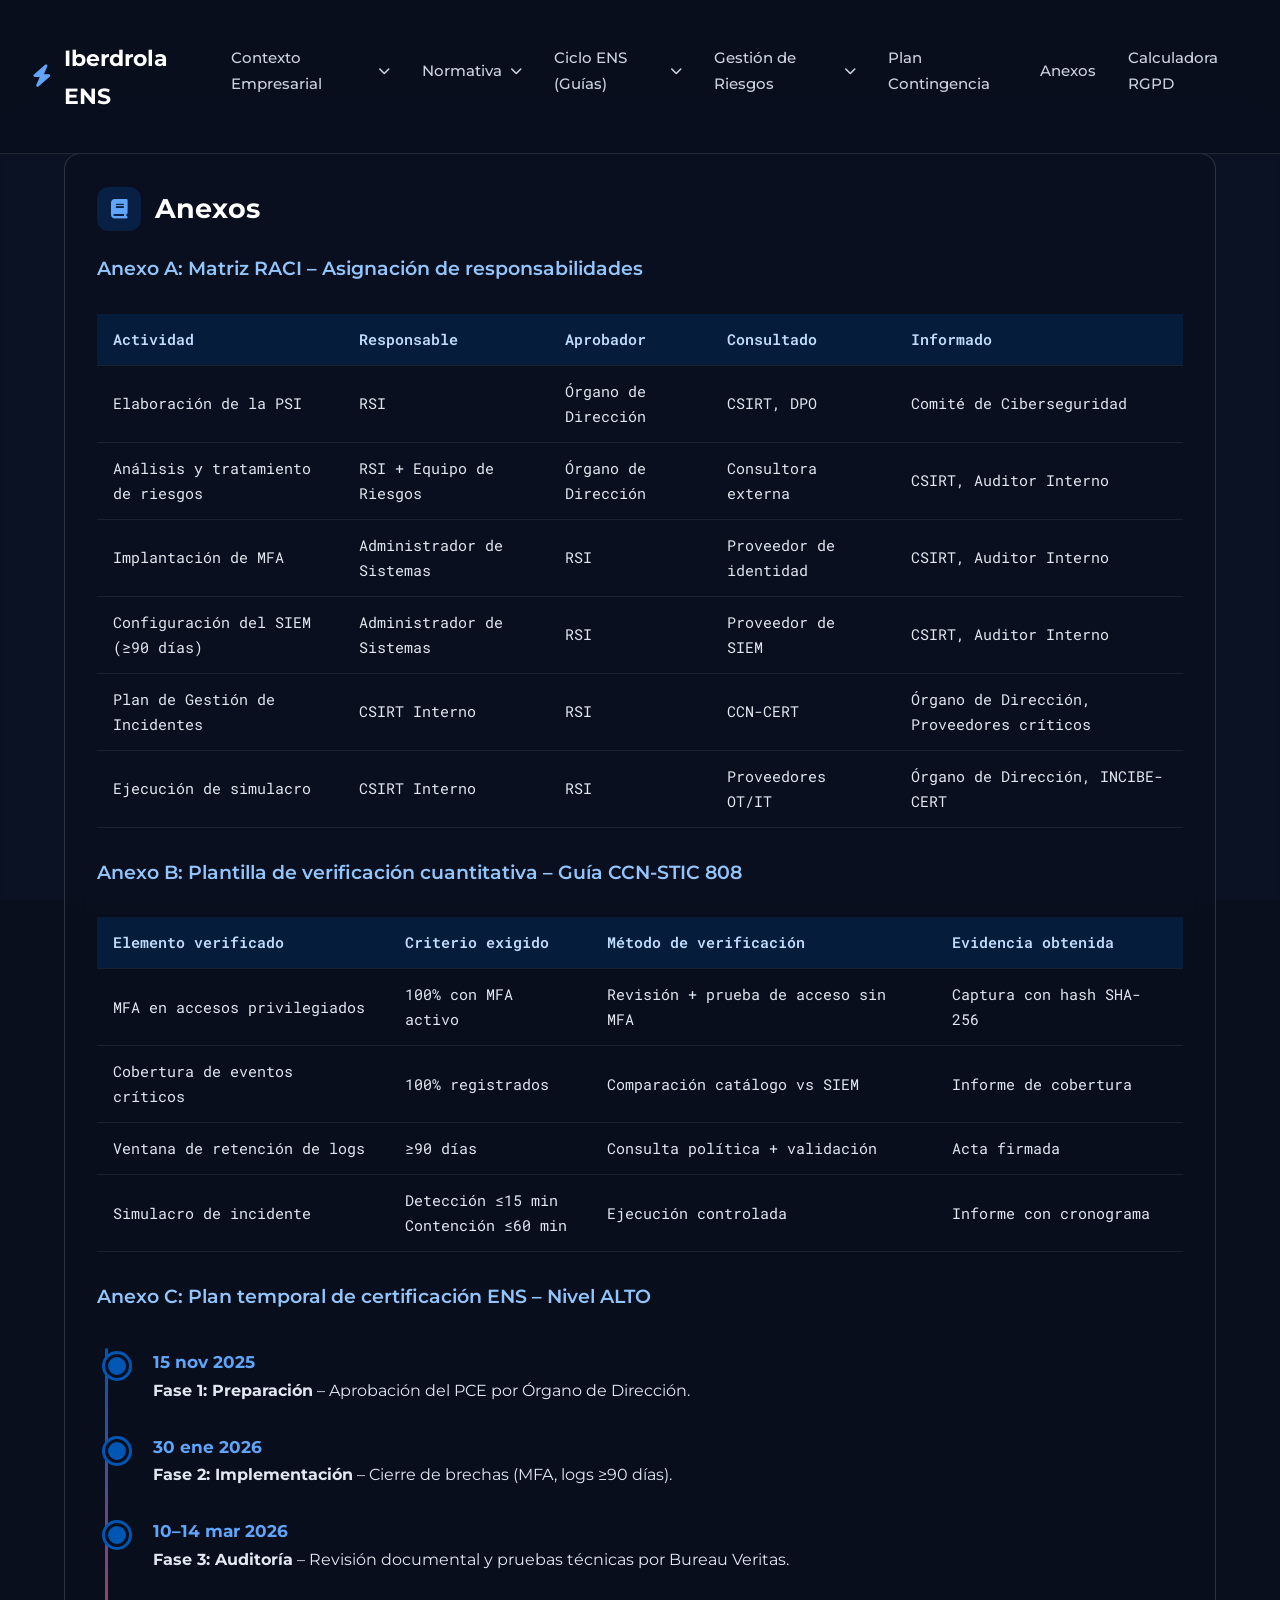
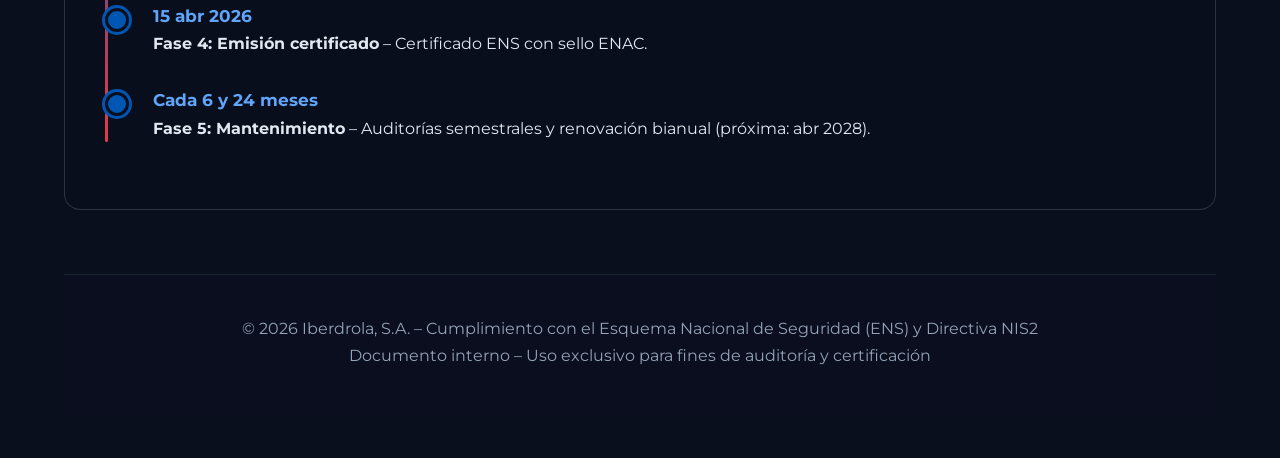
==== commit 0456ca2d: "Plan de Contingencia Implementación de html de planes de contingencia, logo corporativo para todas l" ====
--- a/anexos.html
+++ b/anexos.html
@@ -1,9 +1,10 @@
-<DOCTYPE html>
+<!DOCTYPE html>
 <html lang="es">
 <head>
   <meta charset="UTF-8" />
   <meta name="viewport" content="width=device-width, initial-scale=1.0"/>
   <title>Iberdrola - Cumplimiento ENS Nivel ALTO</title>
+  <link rel="icon" href="logo_iberdrola.png" type="image/png">
   <link rel="stylesheet" href="https://cdnjs.cloudflare.com/ajax/libs/font-awesome/6.5.0/css/all.min.css"/>
   <!-- Light Trail Effect Canvas -->
   <canvas id="light-canvas"></canvas>
@@ -80,16 +81,20 @@
         </ul>
       </li>
 
-      <!-- Sector 5: Anexos -->
+      <!-- Sector 5: Plan de Contingencia -->
+      <li class="nav-item">
+        <a href="plan_contingencia.html#plan-contingencia" class="nav-link">Plan Contingencia</a>
+      </li>
+
+      <!-- Sector 6: Anexos -->
       <li class="nav-item">
         <a href="anexos.html#anexos" class="nav-link">Anexos</a>
       </li>
 
-      <!-- Sector 6: Calculadora -->
+      <!-- Sector 7: Calculadora -->
       <li class="nav-item">
         <a href="calculadora.html#calculadora" class="nav-link">Calculadora RGPD</a>
       </li>
-
     </ul>
   </nav>
 
